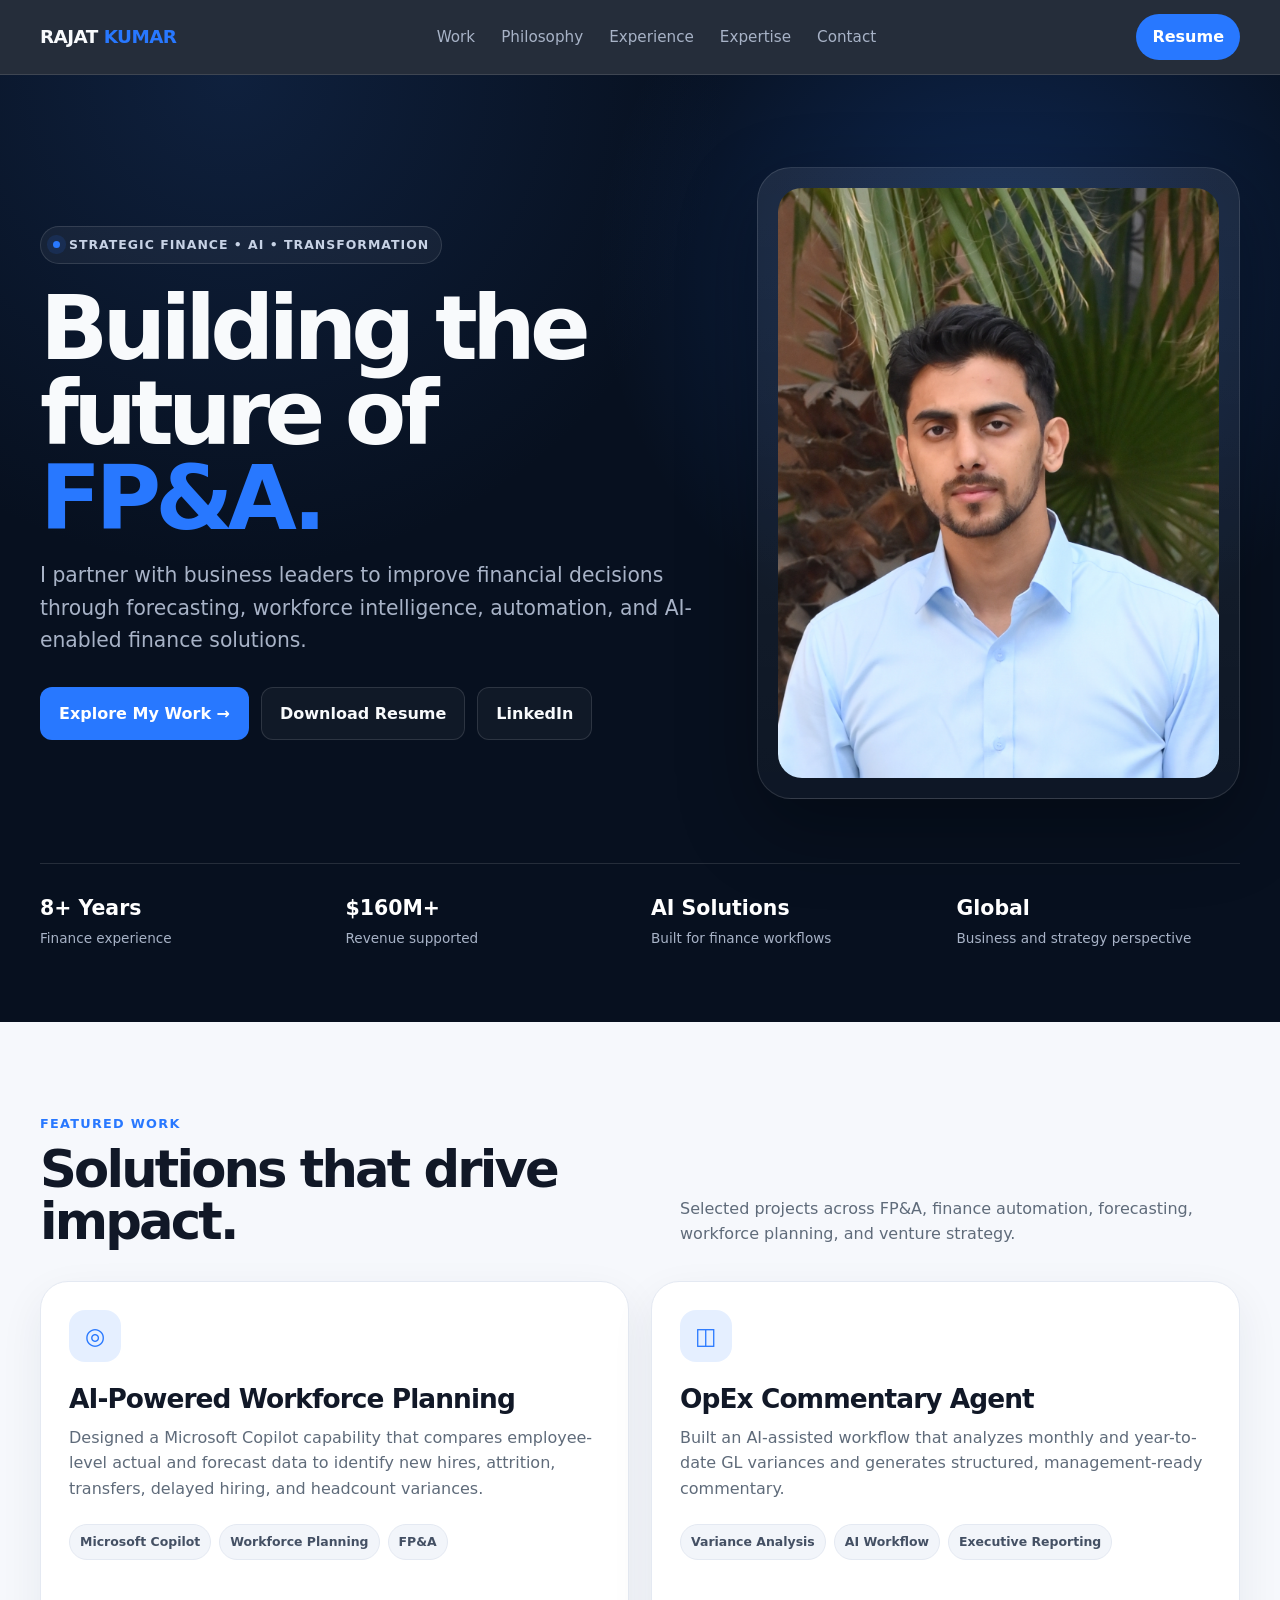
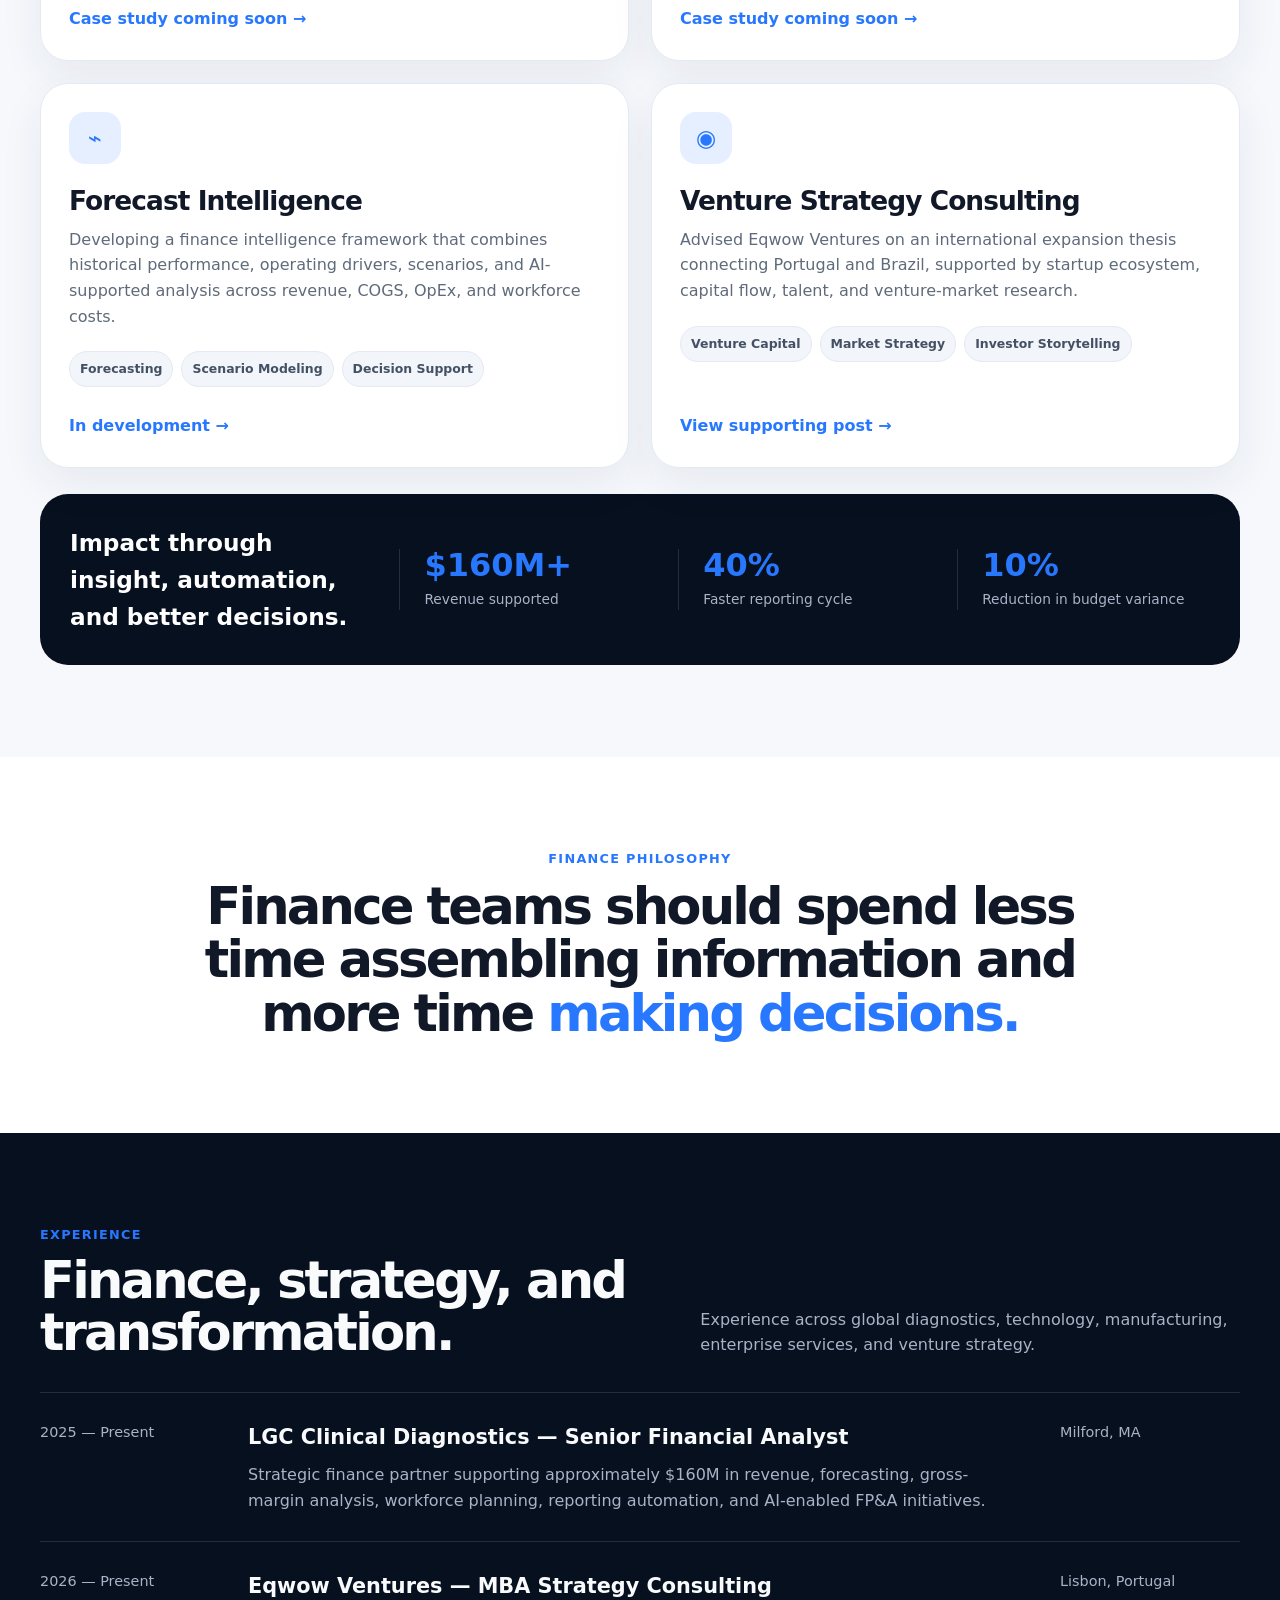
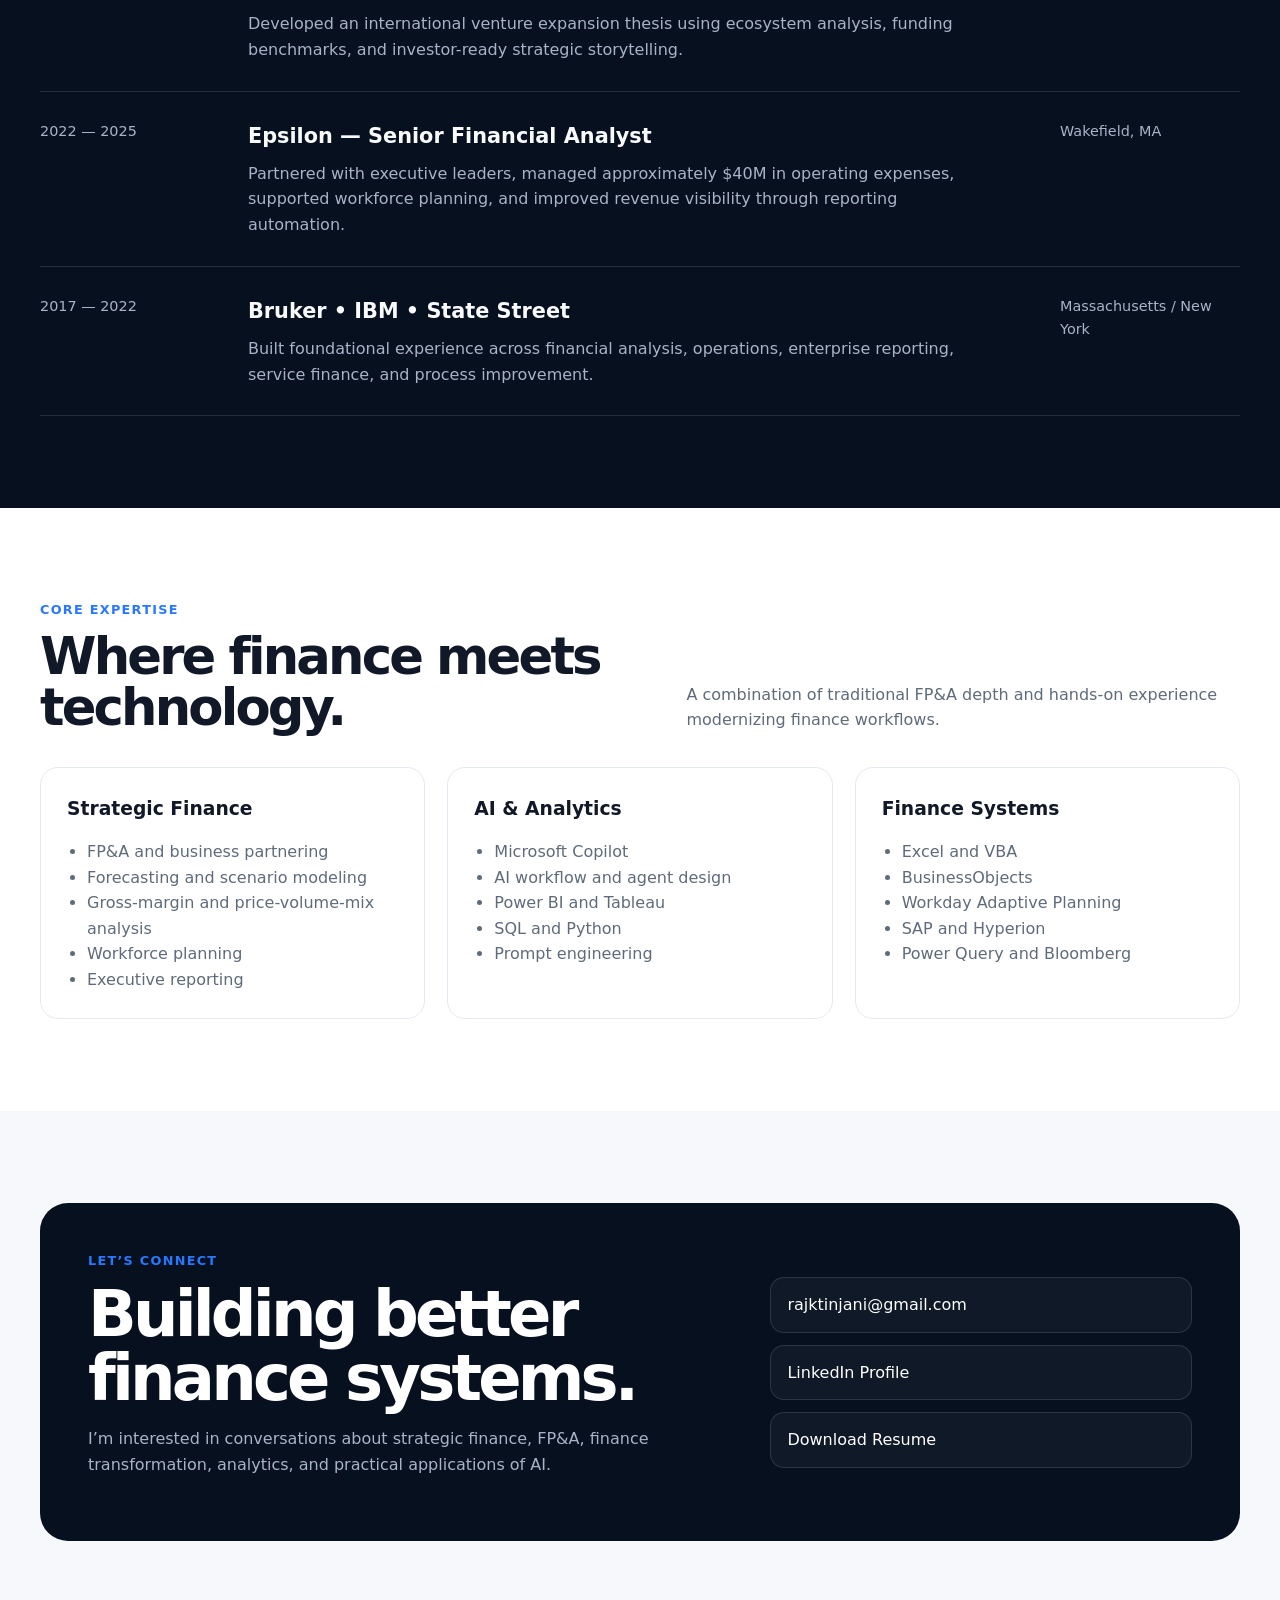
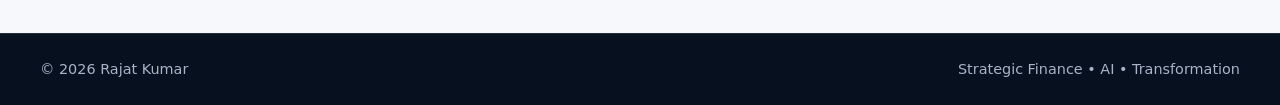
==== index.html @ e16920a3 "Update 08/05" ====
<!doctype html>
<html lang="en">
<head>
  <meta charset="UTF-8" />
  <meta name="viewport" content="width=device-width, initial-scale=1" />

  <meta
    name="description"
    content="Rajat Kumar — strategic finance, FP&A, AI-enabled finance transformation, and analytics."
  />

  <title>Rajat Kumar | Strategic Finance & AI</title>

  <style>
    :root {
      --bg: #07101f;
      --surface: #ffffff;
      --soft: #f6f8fc;

      --text: #111827;
      --light: #f8fafc;
      --muted: #5f6b7a;
      --muted-light: #a8b3c7;

      --line: #e4e9f2;
      --line-dark: rgba(255, 255, 255, 0.12);

      --accent: #2878ff;
      --accent-soft: rgba(40, 120, 255, 0.12);

      --shadow: 0 24px 70px rgba(6, 16, 31, 0.14);
      --radius: 28px;
      --max: 1200px;

      --sans: Inter, ui-sans-serif, system-ui, -apple-system,
        BlinkMacSystemFont, "Segoe UI", sans-serif;
    }

    * {
      box-sizing: border-box;
    }

    html {
      scroll-behavior: smooth;
    }

    body {
      margin: 0;
      font-family: var(--sans);
      color: var(--text);
      background: var(--surface);
      line-height: 1.6;
    }

    a {
      color: inherit;
      text-decoration: none;
    }

    img {
      display: block;
      max-width: 100%;
    }

    .container {
      width: min(calc(100% - 40px), var(--max));
      margin: 0 auto;
    }

    /* NAVIGATION */

    .nav-shell {
      position: sticky;
      top: 0;
      z-index: 100;
      background: rgba(7, 16, 31, 0.88);
      backdrop-filter: blur(18px);
      border-bottom: 1px solid var(--line-dark);
    }

    .nav {
      min-height: 74px;
      display: flex;
      align-items: center;
      justify-content: space-between;
      gap: 24px;
    }

    .brand {
      color: var(--light);
      font-size: 1.15rem;
      font-weight: 800;
      letter-spacing: -0.03em;
    }

    .brand span {
      color: var(--accent);
    }

    .nav-links {
      display: flex;
      align-items: center;
      gap: 26px;
      color: var(--muted-light);
      font-size: 0.95rem;
    }

    .nav-links a:hover {
      color: #ffffff;
    }

    .nav-cta {
      padding: 10px 16px;
      border-radius: 999px;
      color: #ffffff;
      background: var(--accent);
      font-weight: 700;
    }

    /* HERO */

    .hero {
      overflow: hidden;
      padding: 92px 0 72px;
      color: var(--light);
      background:
        radial-gradient(
          circle at 78% 20%,
          rgba(40, 120, 255, 0.23),
          transparent 32%
        ),
        radial-gradient(
          circle at 18% 0%,
          rgba(35, 75, 140, 0.28),
          transparent 35%
        ),
        var(--bg);
    }

    .hero-grid {
      display: grid;
      grid-template-columns: 1.15fr 0.85fr;
      gap: 64px;
      align-items: center;
    }

    .eyebrow {
      display: inline-flex;
      align-items: center;
      gap: 9px;
      padding: 8px 12px;
      border: 1px solid var(--line-dark);
      border-radius: 999px;
      color: #c7d2e5;
      background: rgba(255, 255, 255, 0.05);
      font-size: 0.78rem;
      font-weight: 700;
      letter-spacing: 0.08em;
      text-transform: uppercase;
    }

    .eyebrow-dot {
      width: 7px;
      height: 7px;
      border-radius: 50%;
      background: var(--accent);
      box-shadow: 0 0 0 6px rgba(40, 120, 255, 0.13);
    }

    h1 {
      max-width: 760px;
      margin: 22px 0 18px;
      font-size: clamp(3.25rem, 7vw, 6.3rem);
      line-height: 0.95;
      letter-spacing: -0.065em;
    }

    h1 span {
      color: var(--accent);
    }

    .hero-copy {
      max-width: 660px;
      margin: 0;
      color: var(--muted-light);
      font-size: clamp(1.05rem, 2vw, 1.27rem);
    }

    .hero-actions {
      display: flex;
      flex-wrap: wrap;
      gap: 12px;
      margin-top: 30px;
    }

    .button {
      display: inline-flex;
      align-items: center;
      justify-content: center;
      padding: 13px 18px;
      border: 1px solid transparent;
      border-radius: 12px;
      font-weight: 750;
      transition:
        transform 0.18s ease,
        background 0.18s ease,
        border-color 0.18s ease;
    }

    .button:hover {
      transform: translateY(-2px);
    }

    .button-primary {
      color: #ffffff;
      background: var(--accent);
    }

    .button-secondary {
      color: var(--light);
      background: rgba(255, 255, 255, 0.04);
      border-color: var(--line-dark);
    }

    .hero-card {
      min-height: 500px;
      padding: 20px;
      overflow: hidden;
      border: 1px solid var(--line-dark);
      border-radius: 34px;
      background: linear-gradient(
        180deg,
        rgba(255, 255, 255, 0.08),
        rgba(255, 255, 255, 0.03)
      );
      box-shadow: 0 28px 80px rgba(0, 0, 0, 0.33);
    }

    .portrait {
      height: 100%;
      min-height: 458px;
      overflow: hidden;
      display: flex;
      align-items: flex-end;
      justify-content: center;
      border-radius: 24px;
      background:
        linear-gradient(
          145deg,
          rgba(40, 120, 255, 0.23),
          rgba(255, 255, 255, 0.03)
        ),
        #101b30;
    }

    .portrait img {
      width: 100%;
      height: 100%;
      object-fit: cover;
    }

    .portrait-fallback {
      padding: 34px;
      color: #c7d2e5;
      text-align: center;
    }

    .metrics {
      display: grid;
      grid-template-columns: repeat(4, 1fr);
      gap: 22px;
      margin-top: 64px;
      padding-top: 28px;
      border-top: 1px solid var(--line-dark);
    }

    .metric strong {
      display: block;
      color: #ffffff;
      font-size: 1.28rem;
    }

    .metric span {
      display: block;
      margin-top: 3px;
      color: var(--muted-light);
      font-size: 0.85rem;
    }

    /* SHARED SECTIONS */

    section {
      padding: 92px 0;
    }

    .section-kicker {
      margin-bottom: 10px;
      color: var(--accent);
      font-size: 0.8rem;
      font-weight: 800;
      letter-spacing: 0.1em;
      text-transform: uppercase;
    }

    .section-heading {
      display: flex;
      align-items: flex-end;
      justify-content: space-between;
      gap: 30px;
      margin-bottom: 34px;
    }

    .section-heading h2 {
      margin: 0;
      font-size: clamp(2.2rem, 4vw, 3.7rem);
      line-height: 1;
      letter-spacing: -0.055em;
    }

    .section-heading p {
      max-width: 560px;
      margin: 0;
      color: var(--muted);
    }

    /* PROJECTS */

    .projects {
      background: var(--soft);
    }

    .project-grid {
      display: grid;
      grid-template-columns: repeat(2, minmax(0, 1fr));
      gap: 22px;
    }

    .project-card {
      min-height: 380px;
      padding: 28px;
      display: flex;
      flex-direction: column;
      justify-content: space-between;
      border: 1px solid var(--line);
      border-radius: var(--radius);
      background: #ffffff;
      box-shadow: 0 16px 44px rgba(25, 41, 71, 0.07);
      transition:
        transform 0.2s ease,
        box-shadow 0.2s ease;
    }

    .project-card:hover {
      transform: translateY(-6px);
      box-shadow: var(--shadow);
    }

    .project-icon {
      width: 52px;
      height: 52px;
      display: grid;
      place-items: center;
      margin-bottom: 22px;
      border-radius: 16px;
      color: var(--accent);
      background: var(--accent-soft);
      font-size: 1.45rem;
    }

    .project-card h3 {
      margin: 0 0 12px;
      font-size: 1.65rem;
      line-height: 1.1;
      letter-spacing: -0.035em;
    }

    .project-card p {
      margin: 0;
      color: var(--muted);
    }

    .project-meta {
      display: flex;
      flex-wrap: wrap;
      gap: 8px;
      margin-top: 22px;
    }

    .tag {
      padding: 7px 10px;
      border: 1px solid var(--line);
      border-radius: 999px;
      color: #445064;
      background: #f2f5fa;
      font-size: 0.78rem;
      font-weight: 650;
    }

    .project-link {
      margin-top: 26px;
      color: var(--accent);
      font-weight: 800;
    }

    .impact-band {
      display: grid;
      grid-template-columns: 1.2fr repeat(3, 1fr);
      gap: 26px;
      align-items: center;
      margin-top: 26px;
      padding: 30px;
      border-radius: var(--radius);
      color: #ffffff;
      background: var(--bg);
    }

    .impact-band h3 {
      margin: 0;
      font-size: 1.45rem;
    }

    .impact-number {
      padding-left: 24px;
      border-left: 1px solid var(--line-dark);
    }

    .impact-number strong {
      display: block;
      color: var(--accent);
      font-size: 2rem;
      line-height: 1;
    }

    .impact-number span {
      display: block;
      margin-top: 7px;
      color: var(--muted-light);
      font-size: 0.86rem;
    }

    /* PHILOSOPHY */

    .philosophy {
      text-align: center;
    }

    .philosophy blockquote {
      max-width: 940px;
      margin: 0 auto;
      font-size: clamp(2.15rem, 4vw, 4.4rem);
      font-weight: 800;
      line-height: 1.05;
      letter-spacing: -0.055em;
    }

    .philosophy blockquote span {
      color: var(--accent);
    }

    /* EXPERIENCE */

    .experience {
      color: var(--light);
      background: var(--bg);
    }

    .experience .section-heading p {
      color: var(--muted-light);
    }

    .timeline {
      border-top: 1px solid var(--line-dark);
    }

    .timeline-item {
      display: grid;
      grid-template-columns: 180px 1fr 180px;
      gap: 28px;
      padding: 28px 0;
      border-bottom: 1px solid var(--line-dark);
    }

    .timeline-item .date,
    .timeline-item .location {
      color: var(--muted-light);
      font-size: 0.9rem;
    }

    .timeline-item h3 {
      margin: 0;
      font-size: 1.3rem;
    }

    .timeline-item p {
      max-width: 740px;
      margin: 8px 0 0;
      color: var(--muted-light);
    }

    /* EXPERTISE */

    .expertise-grid {
      display: grid;
      grid-template-columns: repeat(3, 1fr);
      gap: 22px;
    }

    .expertise-card {
      padding: 26px;
      border: 1px solid var(--line);
      border-radius: 18px;
      background: #ffffff;
    }

    .expertise-card h3 {
      margin: 0 0 15px;
    }

    .expertise-card ul {
      margin: 0;
      padding-left: 20px;
      color: var(--muted);
    }

    /* CONTACT */

    .contact {
      background: var(--soft);
    }

    .contact-card {
      display: grid;
      grid-template-columns: 1.2fr 0.8fr;
      gap: 50px;
      align-items: center;
      padding: 48px;
      border-radius: var(--radius);
      color: #ffffff;
      background: var(--bg);
    }

    .contact-card h2 {
      margin: 0;
      font-size: clamp(2.4rem, 5vw, 4.8rem);
      line-height: 1;
      letter-spacing: -0.06em;
    }

    .contact-card p {
      max-width: 620px;
      color: var(--muted-light);
    }

    .contact-links {
      display: grid;
      gap: 12px;
    }

    .contact-link {
      padding: 14px 16px;
      border: 1px solid var(--line-dark);
      border-radius: 14px;
      background: rgba(255, 255, 255, 0.04);
    }

    /* FOOTER */

    footer {
      padding: 24px 0;
      color: var(--muted-light);
      background: var(--bg);
      border-top: 1px solid var(--line-dark);
      font-size: 0.9rem;
    }

    .footer-row {
      display: flex;
      justify-content: space-between;
      gap: 20px;
      flex-wrap: wrap;
    }

    /* RESPONSIVE */

    @media (max-width: 900px) {
      .nav-links {
        display: none;
      }

      .hero-grid,
      .contact-card {
        grid-template-columns: 1fr;
      }

      .metrics {
        grid-template-columns: repeat(2, 1fr);
      }

      .project-grid,
      .expertise-grid {
        grid-template-columns: 1fr;
      }

      .impact-band {
        grid-template-columns: 1fr 1fr;
      }

      .timeline-item {
        grid-template-columns: 1fr;
        gap: 8px;
      }

      .timeline-item .location {
        display: none;
      }

      .section-heading {
        align-items: flex-start;
        flex-direction: column;
      }
    }

    @media (max-width: 560px) {
      .container {
        width: min(calc(100% - 28px), var(--max));
      }

      .hero {
        padding-top: 68px;
      }

      .metrics,
      .impact-band {
        grid-template-columns: 1fr;
      }

      .impact-number {
        padding-top: 18px;
        padding-left: 0;
        border-top: 1px solid var(--line-dark);
        border-left: 0;
      }

      .contact-card {
        padding: 30px;
      }
    }
  </style>
</head>

<body>
  <!-- NAVIGATION -->

  <header class="nav-shell">
    <div class="container nav">
      <a class="brand" href="#top">
        RAJAT <span>KUMAR</span>
      </a>

      <nav class="nav-links" aria-label="Primary navigation">
        <a href="#work">Work</a>
        <a href="#philosophy">Philosophy</a>
        <a href="#experience">Experience</a>
        <a href="#expertise">Expertise</a>
        <a href="#contact">Contact</a>
      </nav>

      <a
        class="nav-cta"
        href="resume.pdf"
        target="_blank"
        rel="noopener"
      >
        Resume
      </a>
    </div>
  </header>

  <main id="top">
    <!-- HERO -->

    <section class="hero">
      <div class="container">
        <div class="hero-grid">
          <div>
            <span class="eyebrow">
              <span class="eyebrow-dot"></span>
              Strategic Finance • AI • Transformation
            </span>

            <h1>
              Building the future of
              <span>FP&amp;A.</span>
            </h1>

            <p class="hero-copy">
              I partner with business leaders to improve financial decisions
              through forecasting, workforce intelligence, automation, and
              AI-enabled finance solutions.
            </p>

            <div class="hero-actions">
              <a class="button button-primary" href="#work">
                Explore My Work →
              </a>

              <a
                class="button button-secondary"
                href="resume.pdf"
                target="_blank"
                rel="noopener"
              >
                Download Resume
              </a>

              <a
                class="button button-secondary"
                href="https://www.linkedin.com/in/rajat-kumar-tinjani/"
                target="_blank"
                rel="noopener"
              >
                LinkedIn
              </a>
            </div>
          </div>

          <div class="hero-card">
            <div class="portrait">
              <img
                src="headshot.jpg"
                alt="Rajat Kumar"
                onerror="
                  this.style.display='none';
                  document.getElementById('portraitFallback').style.display='block';
                "
              />

              <div
                id="portraitFallback"
                class="portrait-fallback"
                style="display: none;"
              >
                Add a professional photo named
                <strong>headshot.jpg</strong>
                to the same folder as your index.html file.
              </div>
            </div>
          </div>
        </div>

        <div class="metrics">
          <div class="metric">
            <strong>8+ Years</strong>
            <span>Finance experience</span>
          </div>

          <div class="metric">
            <strong>$160M+</strong>
            <span>Revenue supported</span>
          </div>

          <div class="metric">
            <strong>AI Solutions</strong>
            <span>Built for finance workflows</span>
          </div>

          <div class="metric">
            <strong>Global</strong>
            <span>Business and strategy perspective</span>
          </div>
        </div>
      </div>
    </section>

    <!-- FEATURED WORK -->

    <section id="work" class="projects">
      <div class="container">
        <div class="section-kicker">
          Featured Work
        </div>

        <div class="section-heading">
          <h2>Solutions that drive impact.</h2>

          <p>
            Selected projects across FP&amp;A, finance automation,
            forecasting, workforce planning, and venture strategy.
          </p>
        </div>

        <div class="project-grid">
          <article class="project-card">
            <div>
              <div class="project-icon">◎</div>

              <h3>AI-Powered Workforce Planning</h3>

              <p>
                Designed a Microsoft Copilot capability that compares
                employee-level actual and forecast data to identify new hires,
                attrition, transfers, delayed hiring, and headcount variances.
              </p>

              <div class="project-meta">
                <span class="tag">Microsoft Copilot</span>
                <span class="tag">Workforce Planning</span>
                <span class="tag">FP&amp;A</span>
              </div>
            </div>

            <a class="project-link" href="#contact">
              Case study coming soon →
            </a>
          </article>

          <article class="project-card">
            <div>
              <div class="project-icon">◫</div>

              <h3>OpEx Commentary Agent</h3>

              <p>
                Built an AI-assisted workflow that analyzes monthly and
                year-to-date GL variances and generates structured,
                management-ready commentary.
              </p>

              <div class="project-meta">
                <span class="tag">Variance Analysis</span>
                <span class="tag">AI Workflow</span>
                <span class="tag">Executive Reporting</span>
              </div>
            </div>

            <a class="project-link" href="#contact">
              Case study coming soon →
            </a>
          </article>

          <article class="project-card">
            <div>
              <div class="project-icon">⌁</div>

              <h3>Forecast Intelligence</h3>

              <p>
                Developing a finance intelligence framework that combines
                historical performance, operating drivers, scenarios, and
                AI-supported analysis across revenue, COGS, OpEx, and
                workforce costs.
              </p>

              <div class="project-meta">
                <span class="tag">Forecasting</span>
                <span class="tag">Scenario Modeling</span>
                <span class="tag">Decision Support</span>
              </div>
            </div>

            <a class="project-link" href="#contact">
              In development →
            </a>
          </article>

          <article class="project-card">
            <div>
              <div class="project-icon">◉</div>

              <h3>Venture Strategy Consulting</h3>

              <p>
                Advised Eqwow Ventures on an international expansion thesis
                connecting Portugal and Brazil, supported by startup ecosystem,
                capital flow, talent, and venture-market research.
              </p>

              <div class="project-meta">
                <span class="tag">Venture Capital</span>
                <span class="tag">Market Strategy</span>
                <span class="tag">Investor Storytelling</span>
              </div>
            </div>

            <a
              class="project-link"
              href="https://www.linkedin.com/posts/monicablatyta_entrepreneurshipeducation-eqwowventures-activity-7418010623671705600-Lhon"
              target="_blank"
              rel="noopener"
            >
              View supporting post →
            </a>
          </article>
        </div>

        <div class="impact-band">
          <h3>
            Impact through insight, automation, and better decisions.
          </h3>

          <div class="impact-number">
            <strong>$160M+</strong>
            <span>Revenue supported</span>
          </div>

          <div class="impact-number">
            <strong>40%</strong>
            <span>Faster reporting cycle</span>
          </div>

          <div class="impact-number">
            <strong>10%</strong>
            <span>Reduction in budget variance</span>
          </div>
        </div>
      </div>
    </section>

    <!-- PHILOSOPHY -->

    <section id="philosophy" class="philosophy">
      <div class="container">
        <div class="section-kicker">
          Finance Philosophy
        </div>

        <blockquote>
          Finance teams should spend less time assembling information and more
          time <span>making decisions.</span>
        </blockquote>
      </div>
    </section>

    <!-- EXPERIENCE -->

    <section id="experience" class="experience">
      <div class="container">
        <div class="section-kicker">
          Experience
        </div>

        <div class="section-heading">
          <h2>Finance, strategy, and transformation.</h2>

          <p>
            Experience across global diagnostics, technology, manufacturing,
            enterprise services, and venture strategy.
          </p>
        </div>

        <div class="timeline">
          <article class="timeline-item">
            <div class="date">
              2025 — Present
            </div>

            <div>
              <h3>
                LGC Clinical Diagnostics — Senior Financial Analyst
              </h3>

              <p>
                Strategic finance partner supporting approximately $160M in
                revenue, forecasting, gross-margin analysis, workforce
                planning, reporting automation, and AI-enabled FP&amp;A
                initiatives.
              </p>
            </div>

            <div class="location">
              Milford, MA
            </div>
          </article>

          <article class="timeline-item">
            <div class="date">
              2026 — Present
            </div>

            <div>
              <h3>
                Eqwow Ventures — MBA Strategy Consulting
              </h3>

              <p>
                Developed an international venture expansion thesis using
                ecosystem analysis, funding benchmarks, and investor-ready
                strategic storytelling.
              </p>
            </div>

            <div class="location">
              Lisbon, Portugal
            </div>
          </article>

          <article class="timeline-item">
            <div class="date">
              2022 — 2025
            </div>

            <div>
              <h3>
                Epsilon — Senior Financial Analyst
              </h3>

              <p>
                Partnered with executive leaders, managed approximately $40M
                in operating expenses, supported workforce planning, and
                improved revenue visibility through reporting automation.
              </p>
            </div>

            <div class="location">
              Wakefield, MA
            </div>
          </article>

          <article class="timeline-item">
            <div class="date">
              2017 — 2022
            </div>

            <div>
              <h3>
                Bruker • IBM • State Street
              </h3>

              <p>
                Built foundational experience across financial analysis,
                operations, enterprise reporting, service finance, and
                process improvement.
              </p>
            </div>

            <div class="location">
              Massachusetts / New York
            </div>
          </article>
        </div>
      </div>
    </section>

    <!-- EXPERTISE -->

    <section id="expertise">
      <div class="container">
        <div class="section-kicker">
          Core Expertise
        </div>

        <div class="section-heading">
          <h2>Where finance meets technology.</h2>

          <p>
            A combination of traditional FP&amp;A depth and hands-on
            experience modernizing finance workflows.
          </p>
        </div>

        <div class="expertise-grid">
          <article class="expertise-card">
            <h3>Strategic Finance</h3>

            <ul>
              <li>FP&amp;A and business partnering</li>
              <li>Forecasting and scenario modeling</li>
              <li>Gross-margin and price-volume-mix analysis</li>
              <li>Workforce planning</li>
              <li>Executive reporting</li>
            </ul>
          </article>

          <article class="expertise-card">
            <h3>AI &amp; Analytics</h3>

            <ul>
              <li>Microsoft Copilot</li>
              <li>AI workflow and agent design</li>
              <li>Power BI and Tableau</li>
              <li>SQL and Python</li>
              <li>Prompt engineering</li>
            </ul>
          </article>

          <article class="expertise-card">
            <h3>Finance Systems</h3>

            <ul>
              <li>Excel and VBA</li>
              <li>BusinessObjects</li>
              <li>Workday Adaptive Planning</li>
              <li>SAP and Hyperion</li>
              <li>Power Query and Bloomberg</li>
            </ul>
          </article>
        </div>
      </div>
    </section>

    <!-- CONTACT -->

    <section id="contact" class="contact">
      <div class="container">
        <div class="contact-card">
          <div>
            <div class="section-kicker">
              Let’s Connect
            </div>

            <h2>
              Building better finance systems.
            </h2>

            <p>
              I’m interested in conversations about strategic finance,
              FP&amp;A, finance transformation, analytics, and practical
              applications of AI.
            </p>
          </div>

          <div class="contact-links">
            <a
              class="contact-link"
              href="mailto:rajktinjani@gmail.com"
            >
              rajktinjani@gmail.com
            </a>

            <a
              class="contact-link"
              href="https://www.linkedin.com/in/rajat-kumar-tinjani/"
              target="_blank"
              rel="noopener"
            >
              LinkedIn Profile
            </a>

            <a
              class="contact-link"
              href="resume.pdf"
              target="_blank"
              rel="noopener"
            >
              Download Resume
            </a>
          </div>
        </div>
      </div>
    </section>
  </main>

  <footer>
    <div class="container footer-row">
      <span>
        © <span id="year"></span> Rajat Kumar
      </span>

      <span>
        Strategic Finance • AI • Transformation
      </span>
    </div>
  </footer>

  <script>
    document.getElementById("year").textContent =
      new Date().getFullYear();
  </script>
</body>
</html>
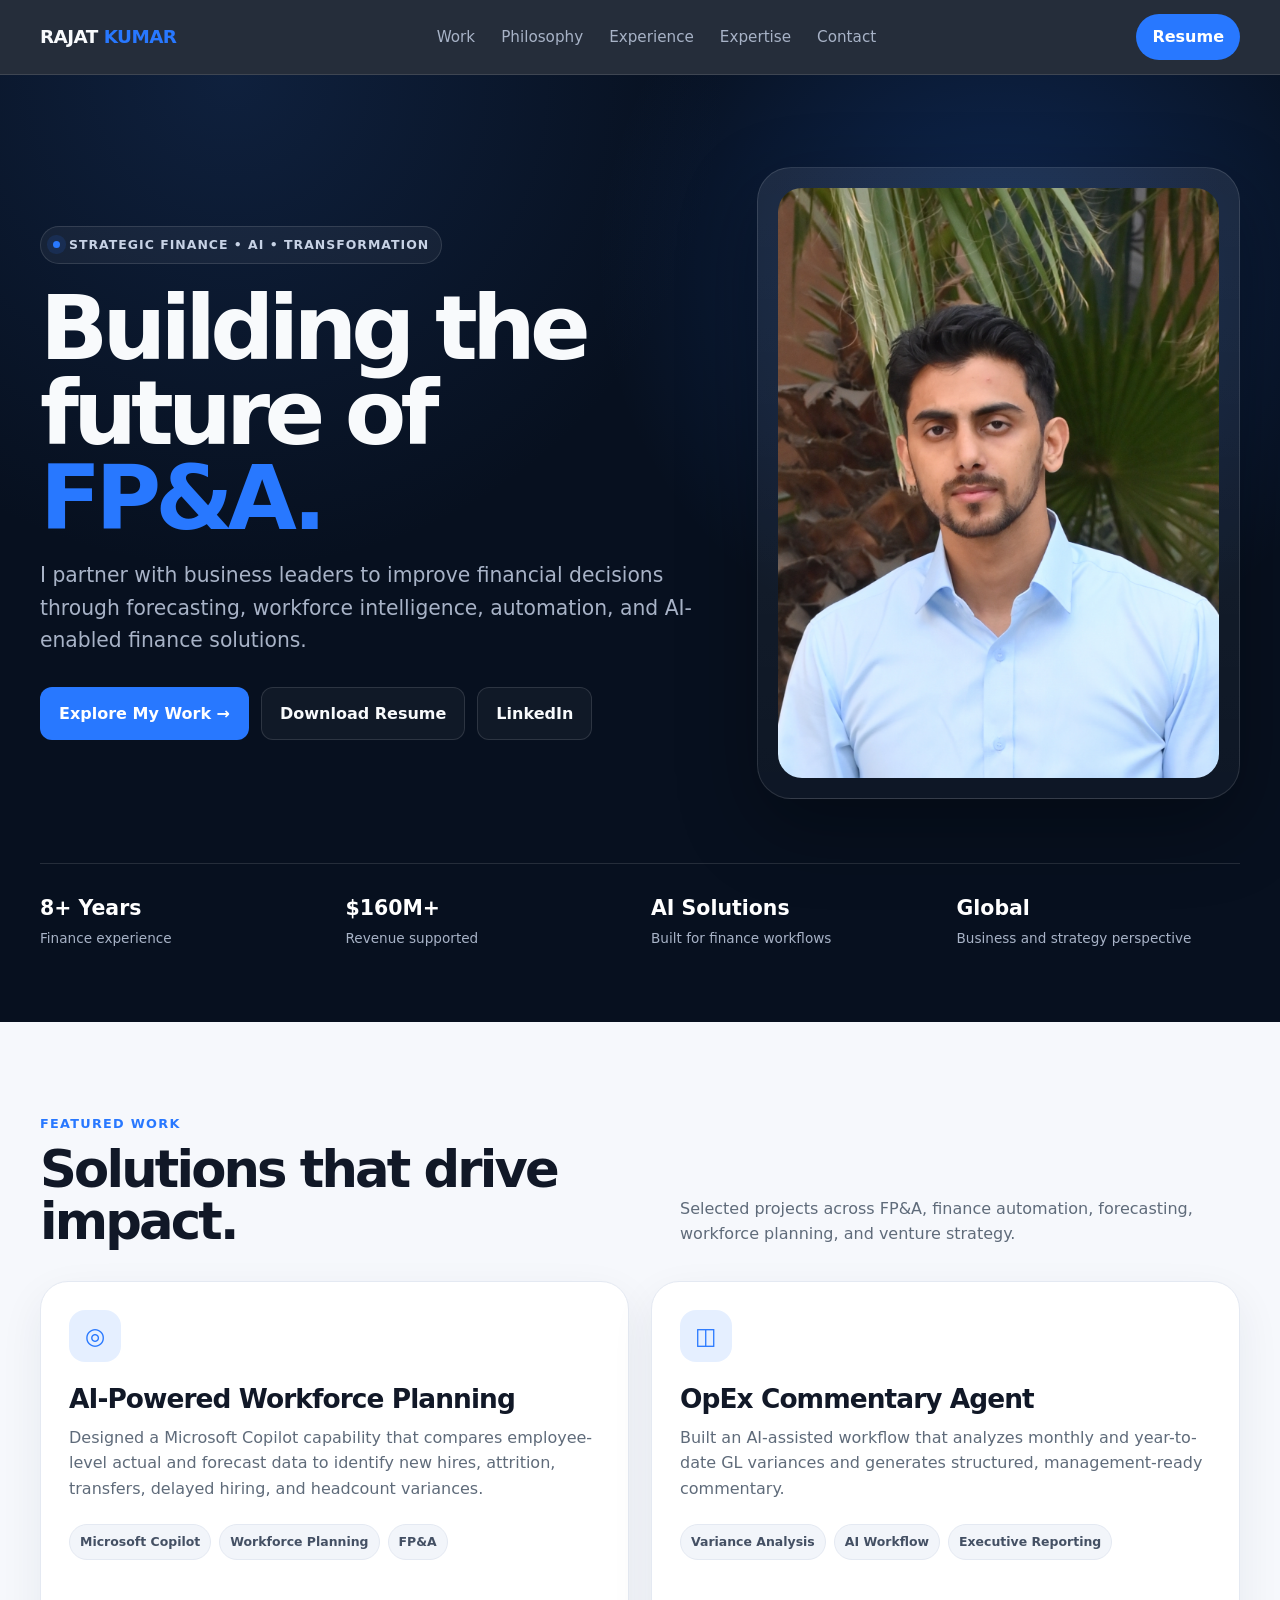
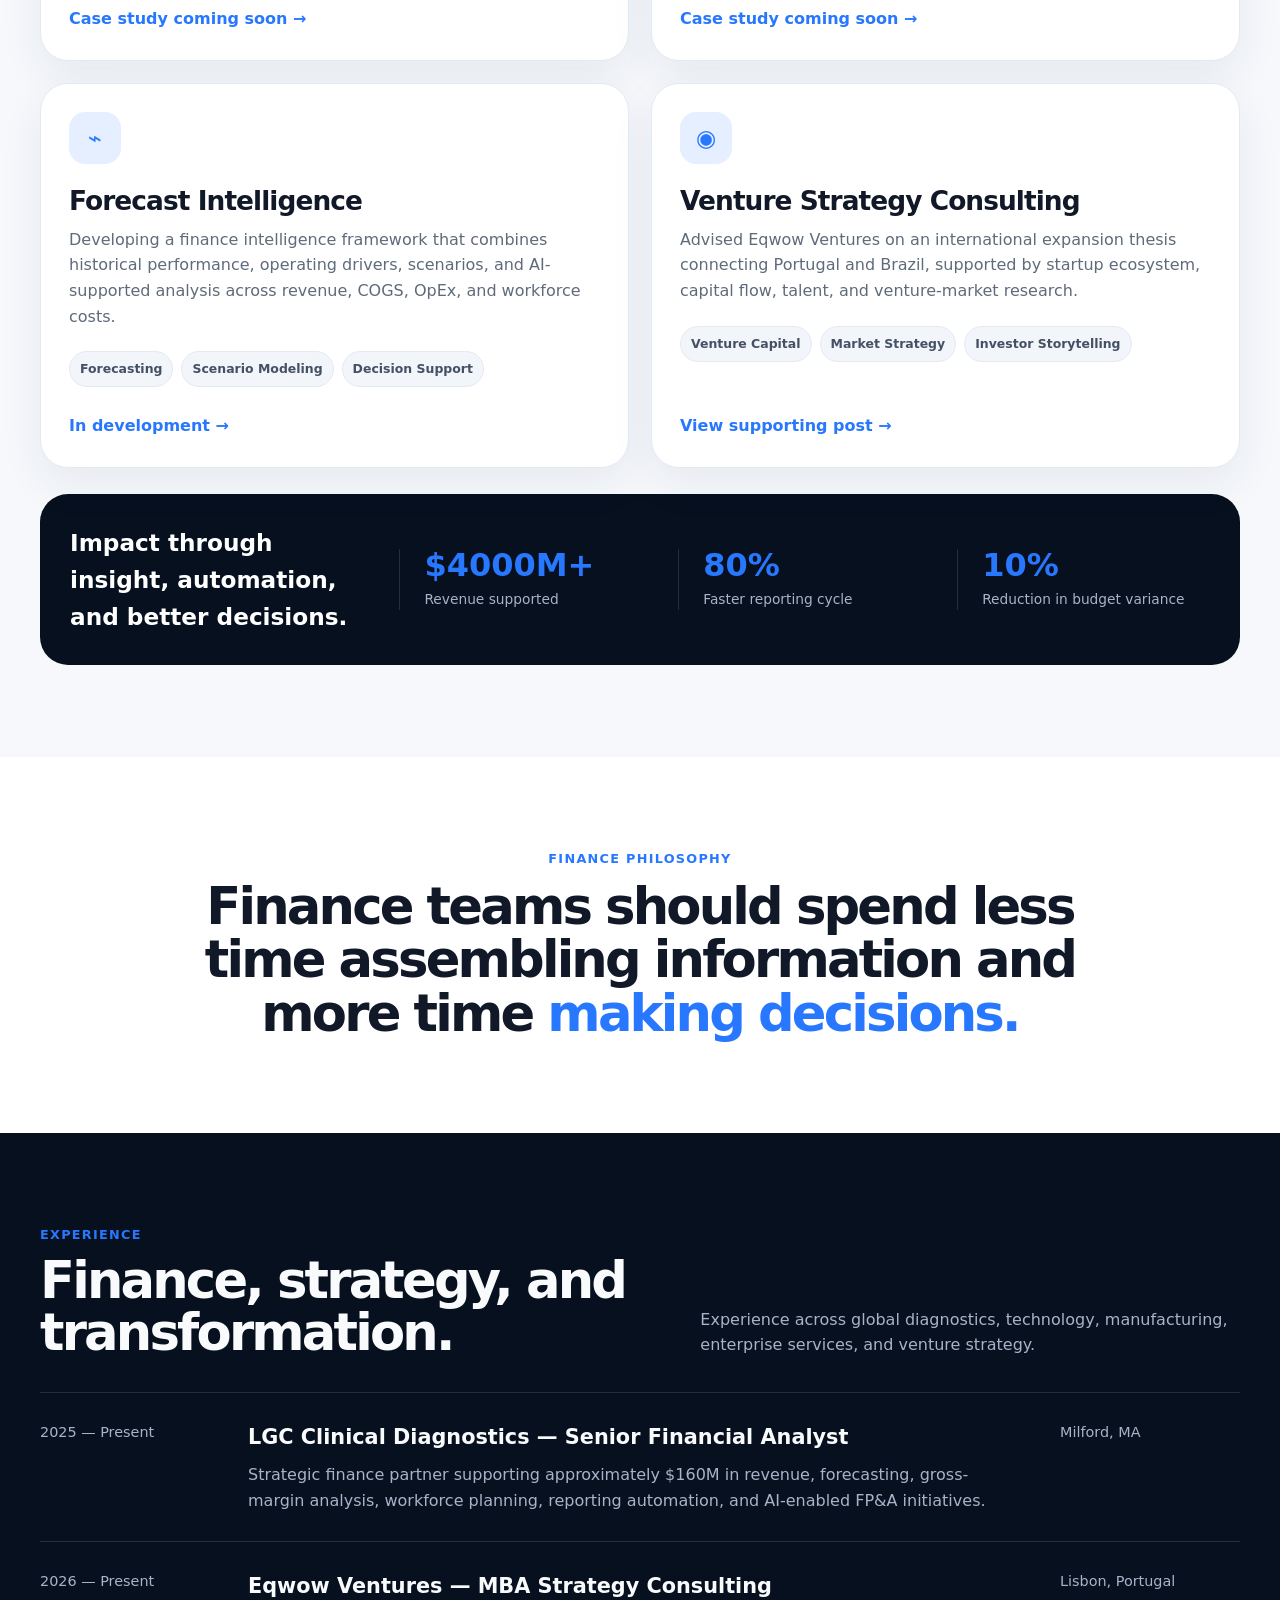
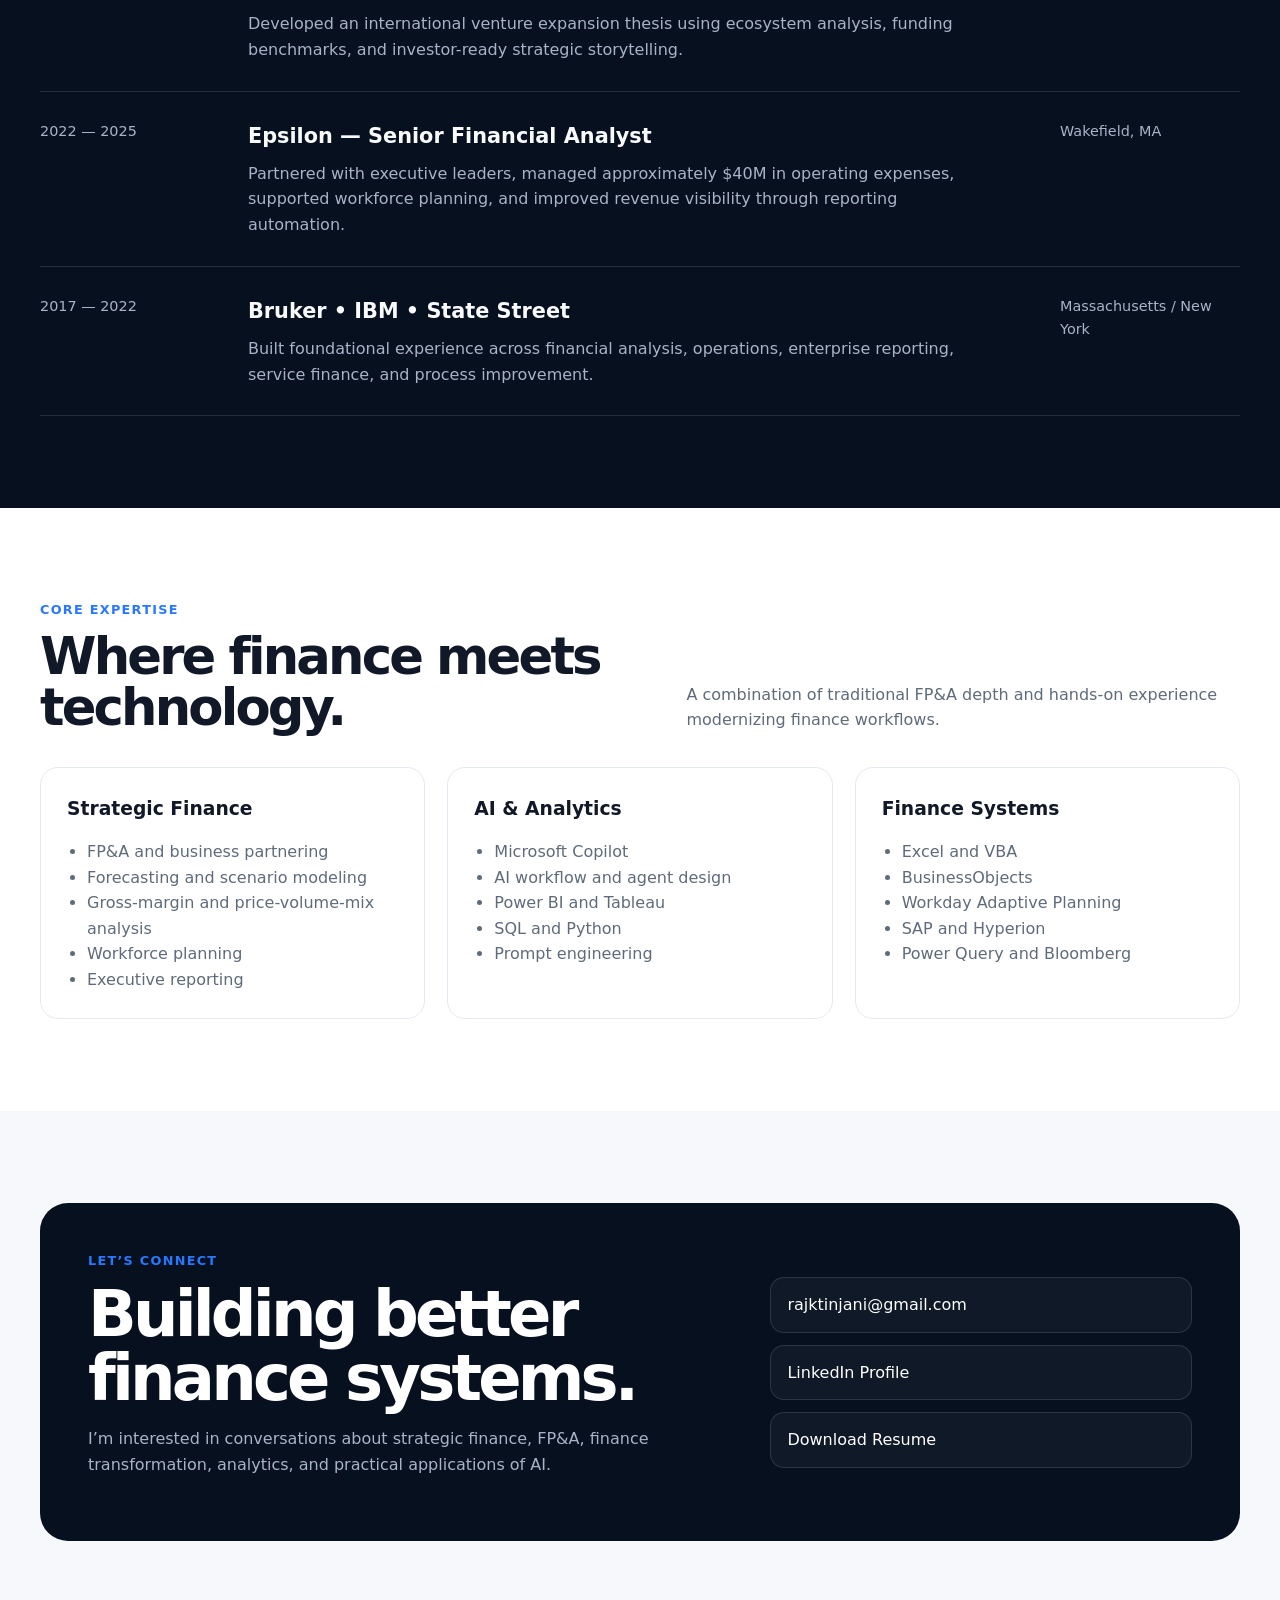
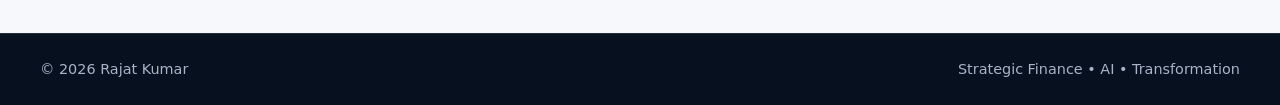
==== commit 4a32c086: "Update index.html" ====
--- a/index.html
+++ b/index.html
@@ -899,12 +899,12 @@
           </h3>
 
           <div class="impact-number">
-            <strong>$160M+</strong>
+            <strong>$4000M+</strong>
             <span>Revenue supported</span>
           </div>
 
           <div class="impact-number">
-            <strong>40%</strong>
+            <strong>80%</strong>
             <span>Faster reporting cycle</span>
           </div>
 
@@ -1161,7 +1161,7 @@
       </span>
     </div>
   </footer>
-
+  
   <script>
     document.getElementById("year").textContent =
       new Date().getFullYear();
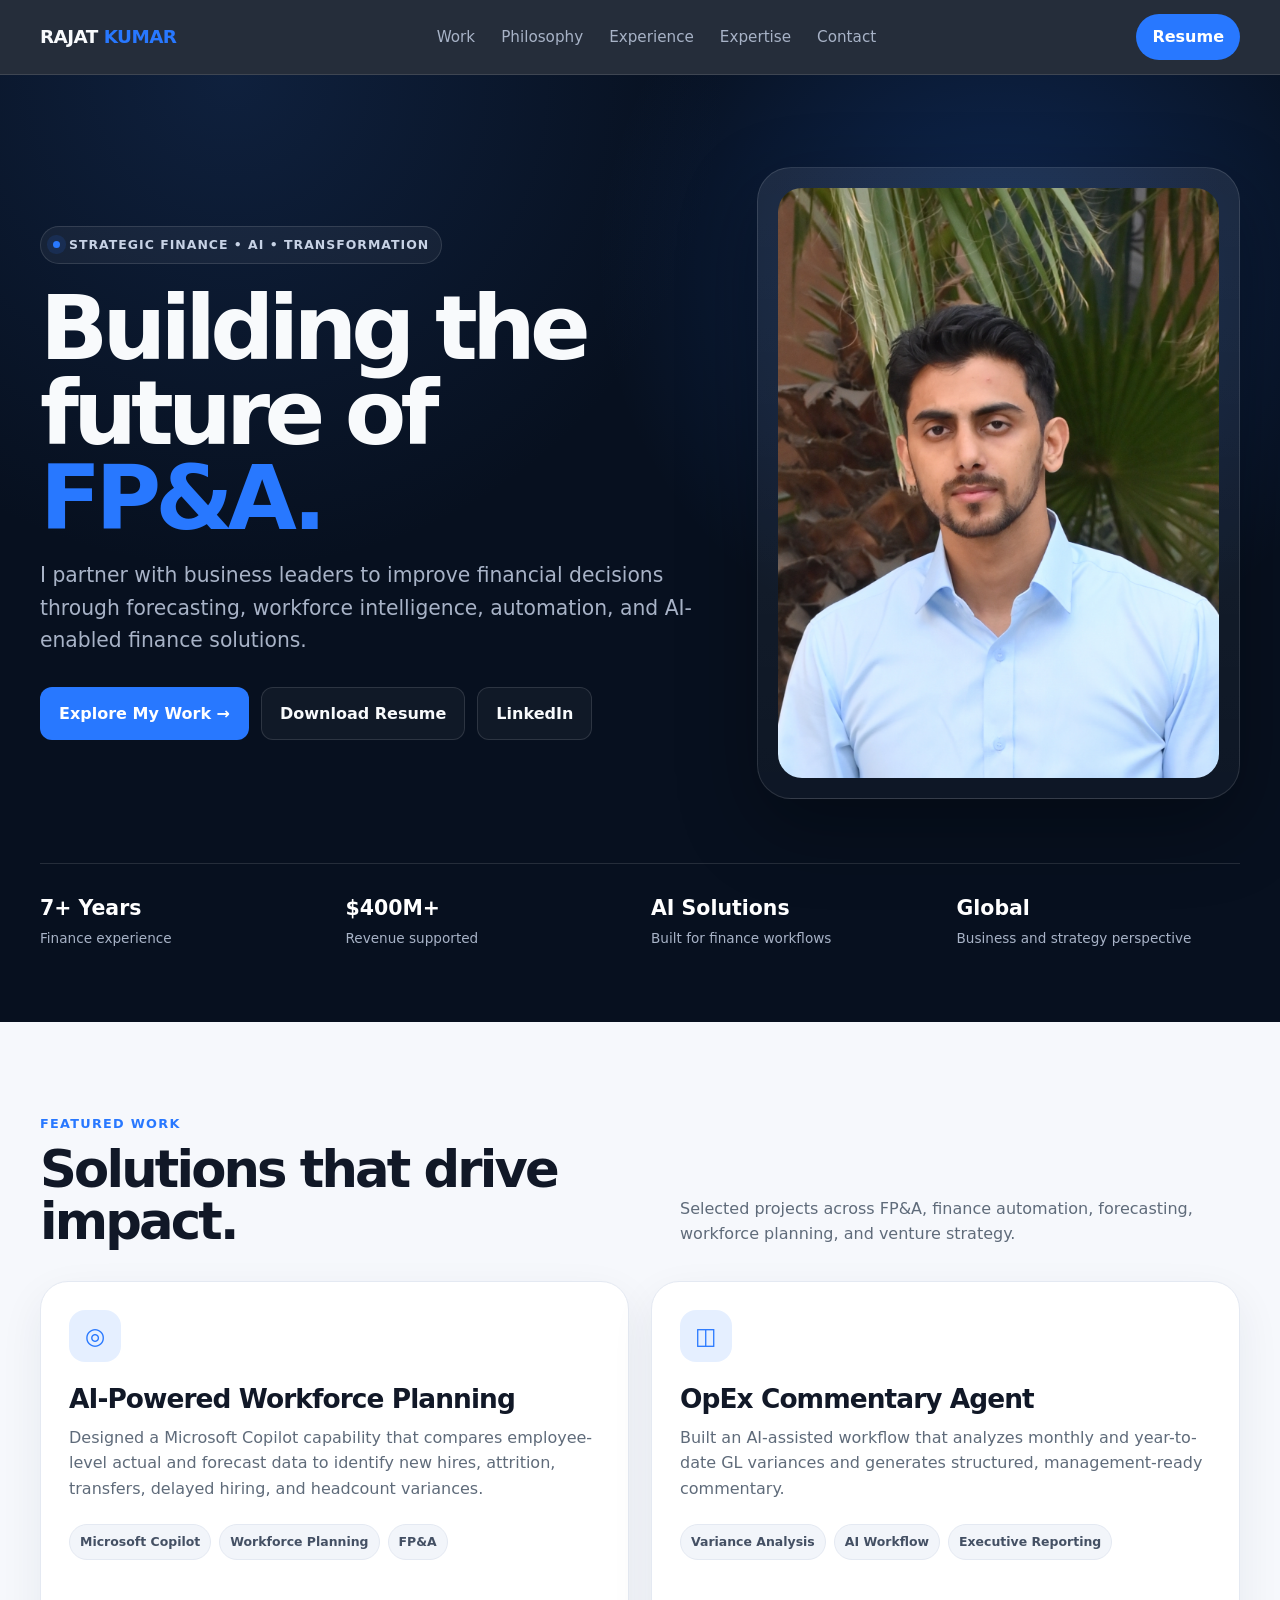
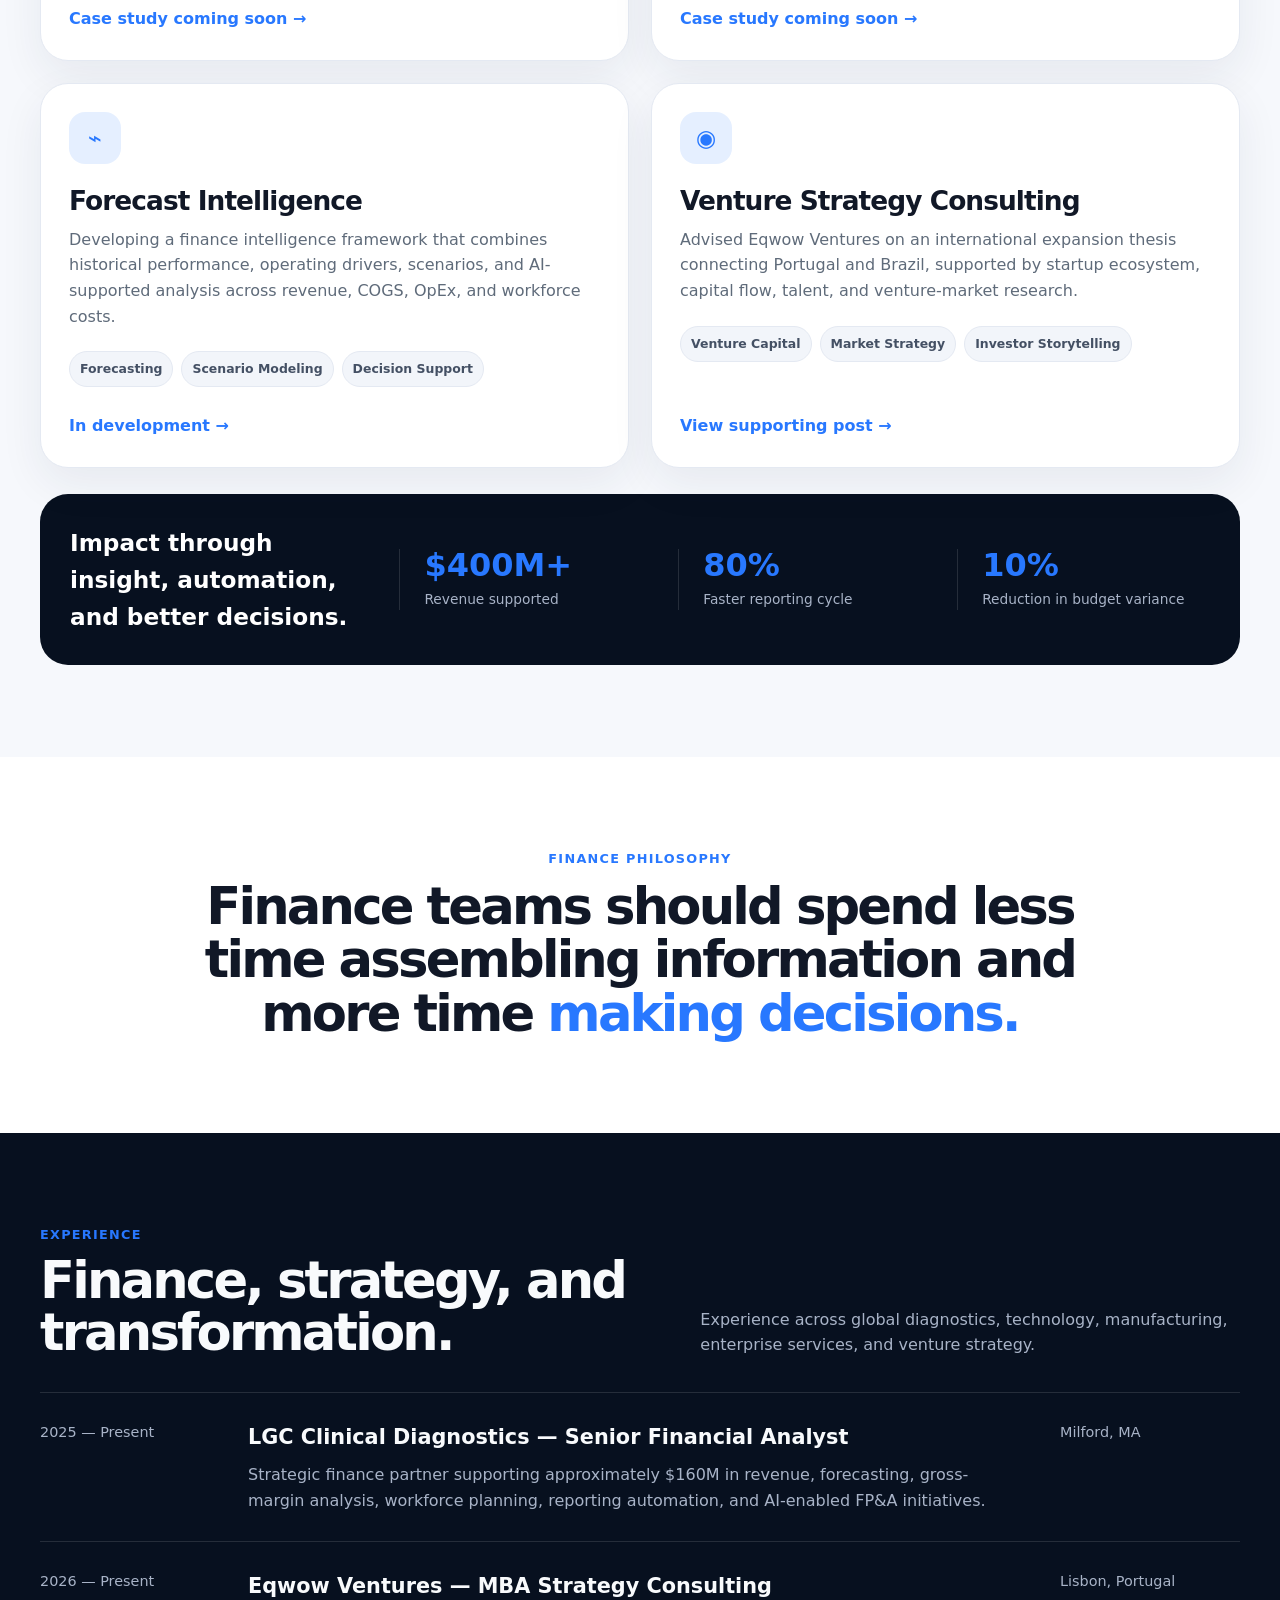
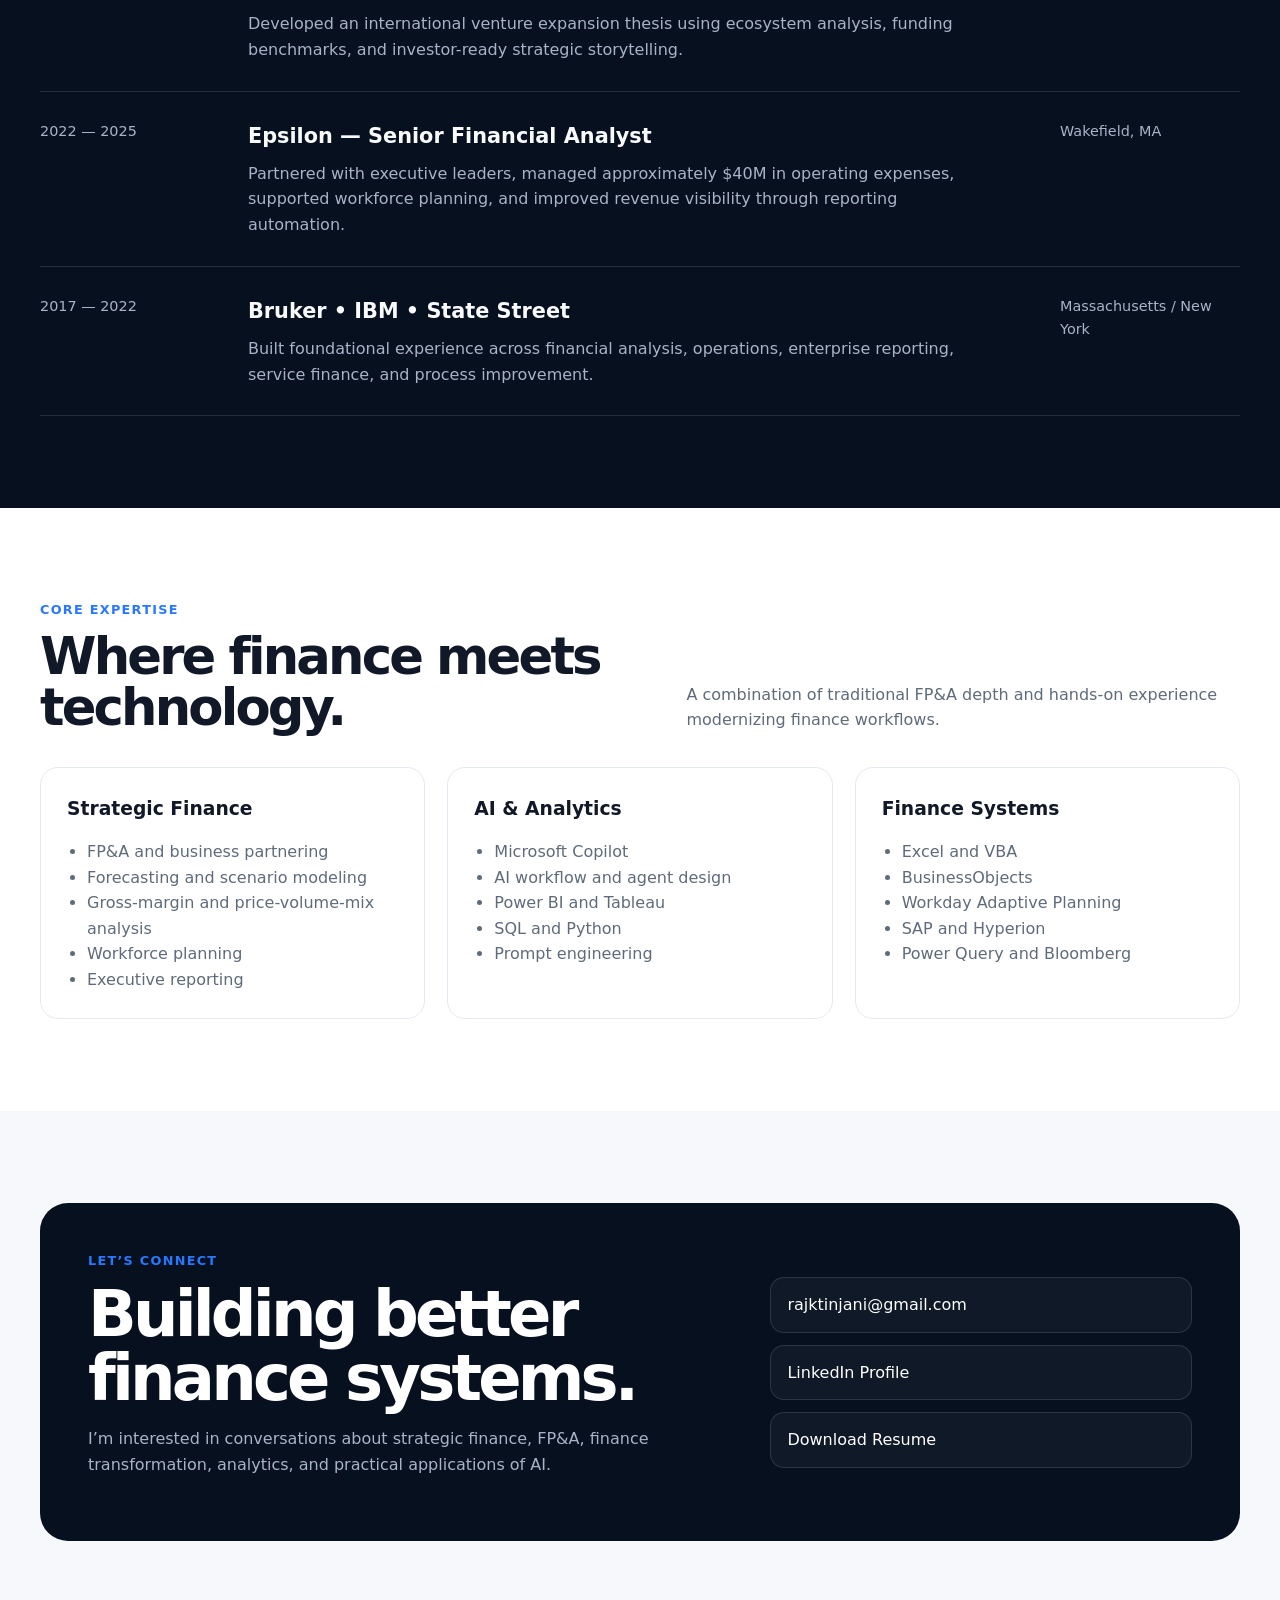
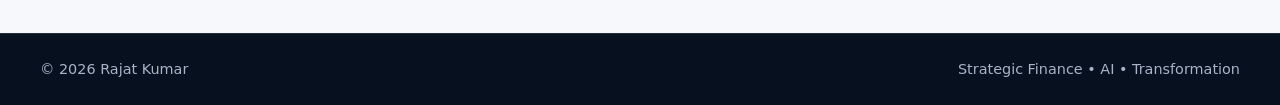
==== commit 84352d1c: "Update finance experience and revenue figures" ====
--- a/index.html
+++ b/index.html
@@ -750,12 +750,12 @@
 
         <div class="metrics">
           <div class="metric">
-            <strong>8+ Years</strong>
+            <strong>7+ Years</strong>
             <span>Finance experience</span>
           </div>
 
           <div class="metric">
-            <strong>$160M+</strong>
+            <strong>$400M+</strong>
             <span>Revenue supported</span>
           </div>
 
@@ -899,7 +899,7 @@
           </h3>
 
           <div class="impact-number">
-            <strong>$4000M+</strong>
+            <strong>$400M+</strong>
             <span>Revenue supported</span>
           </div>
 
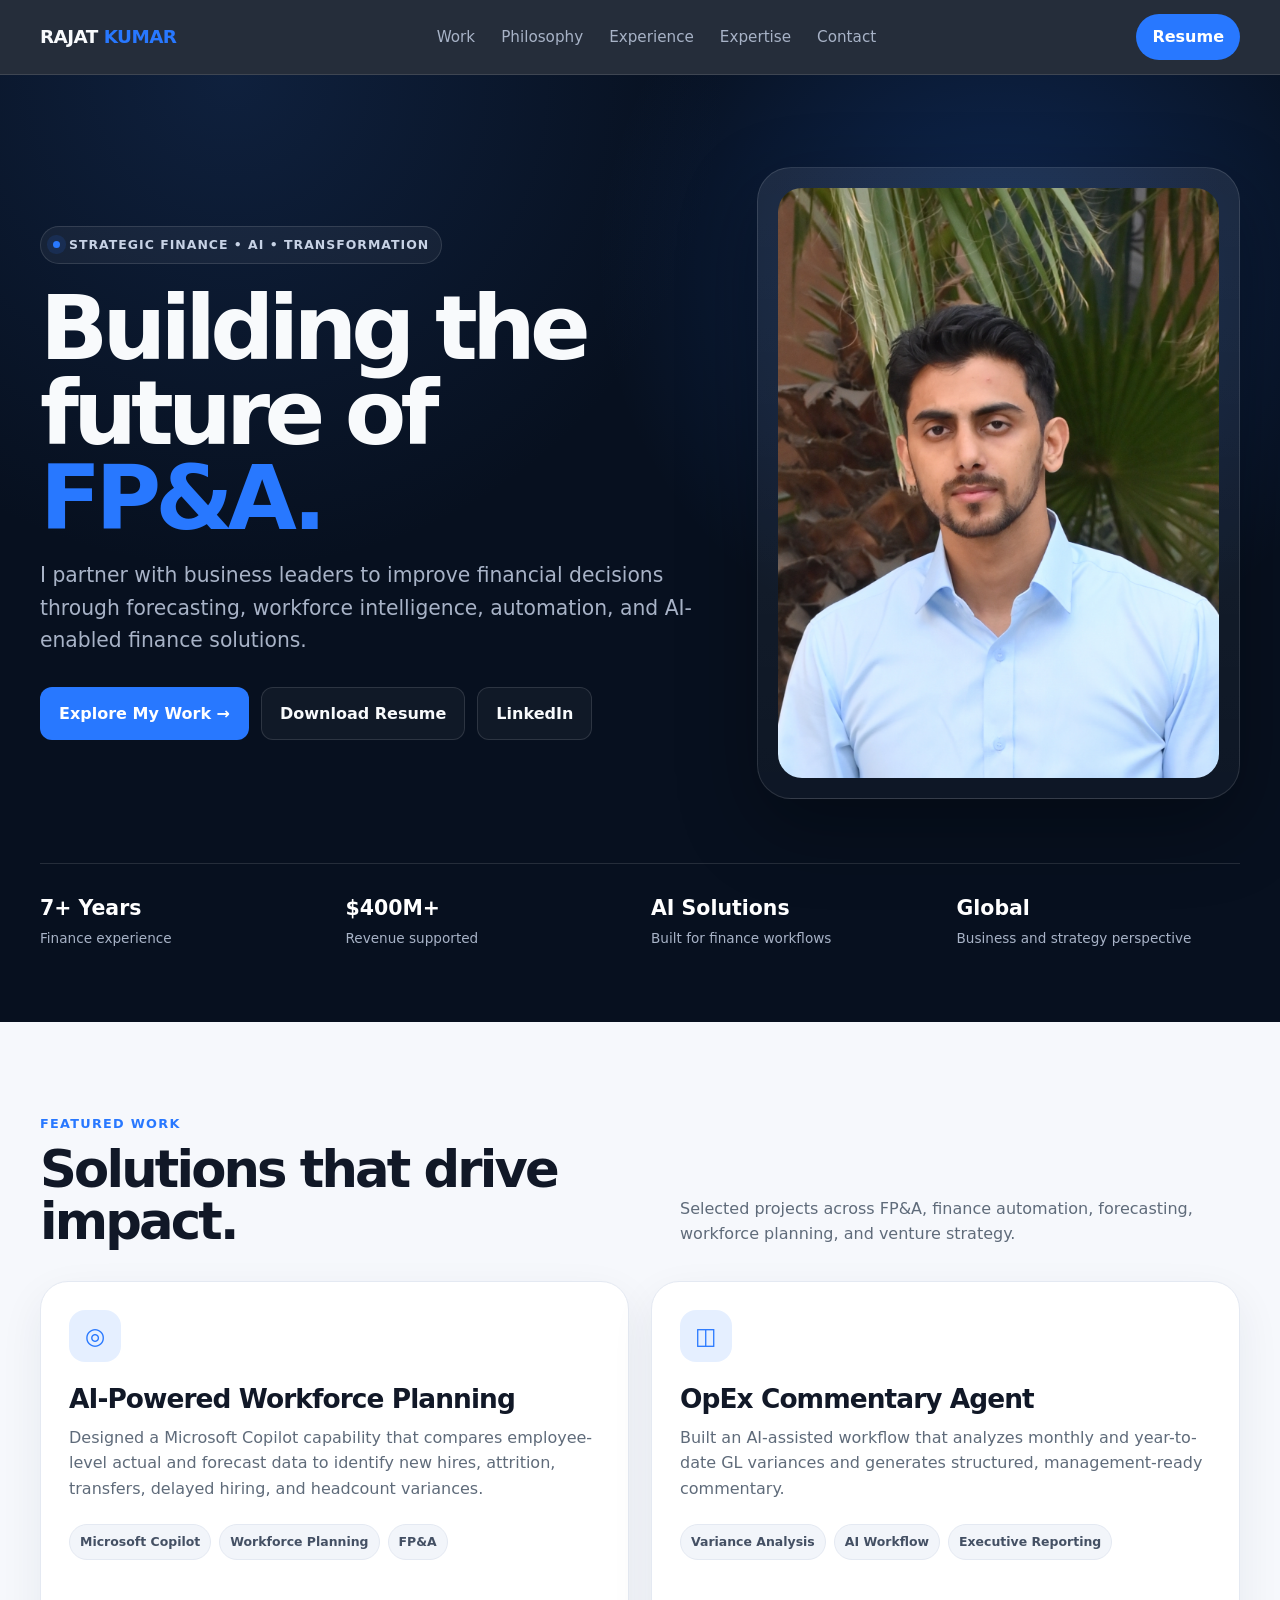
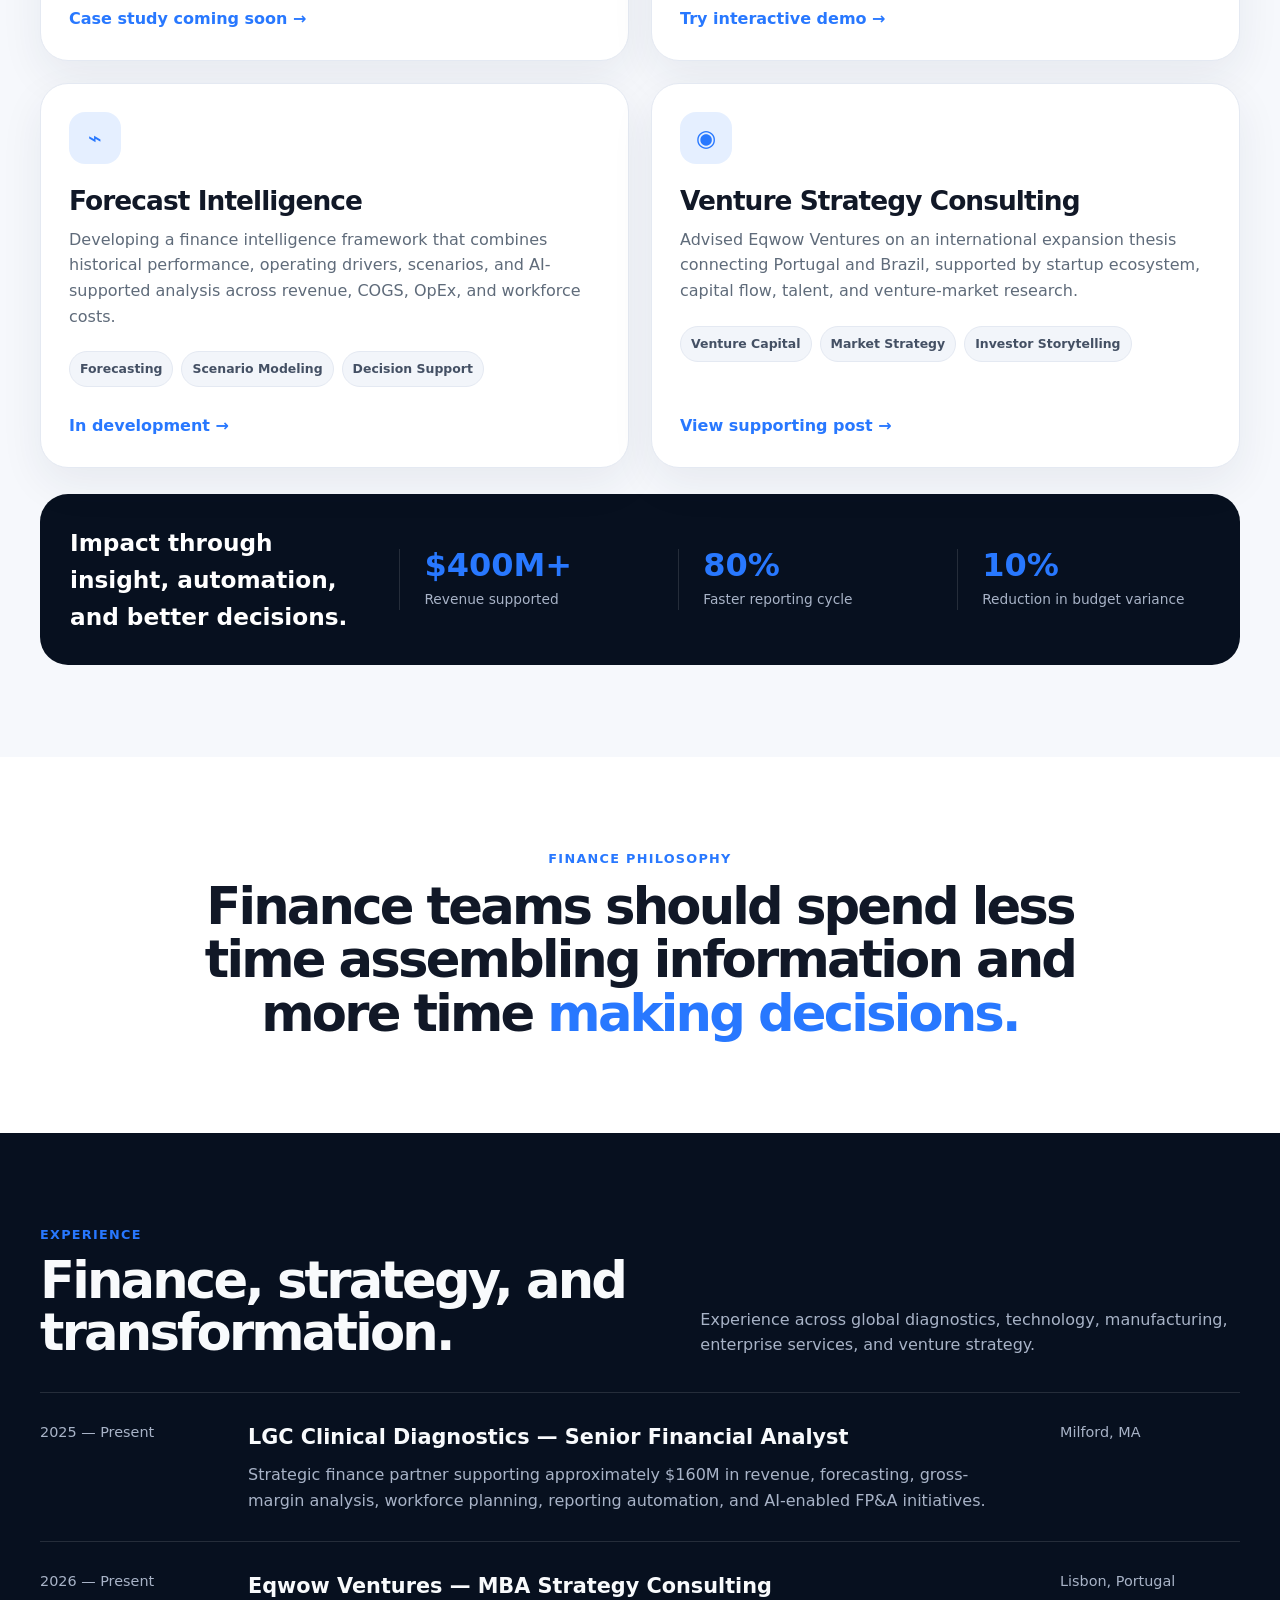
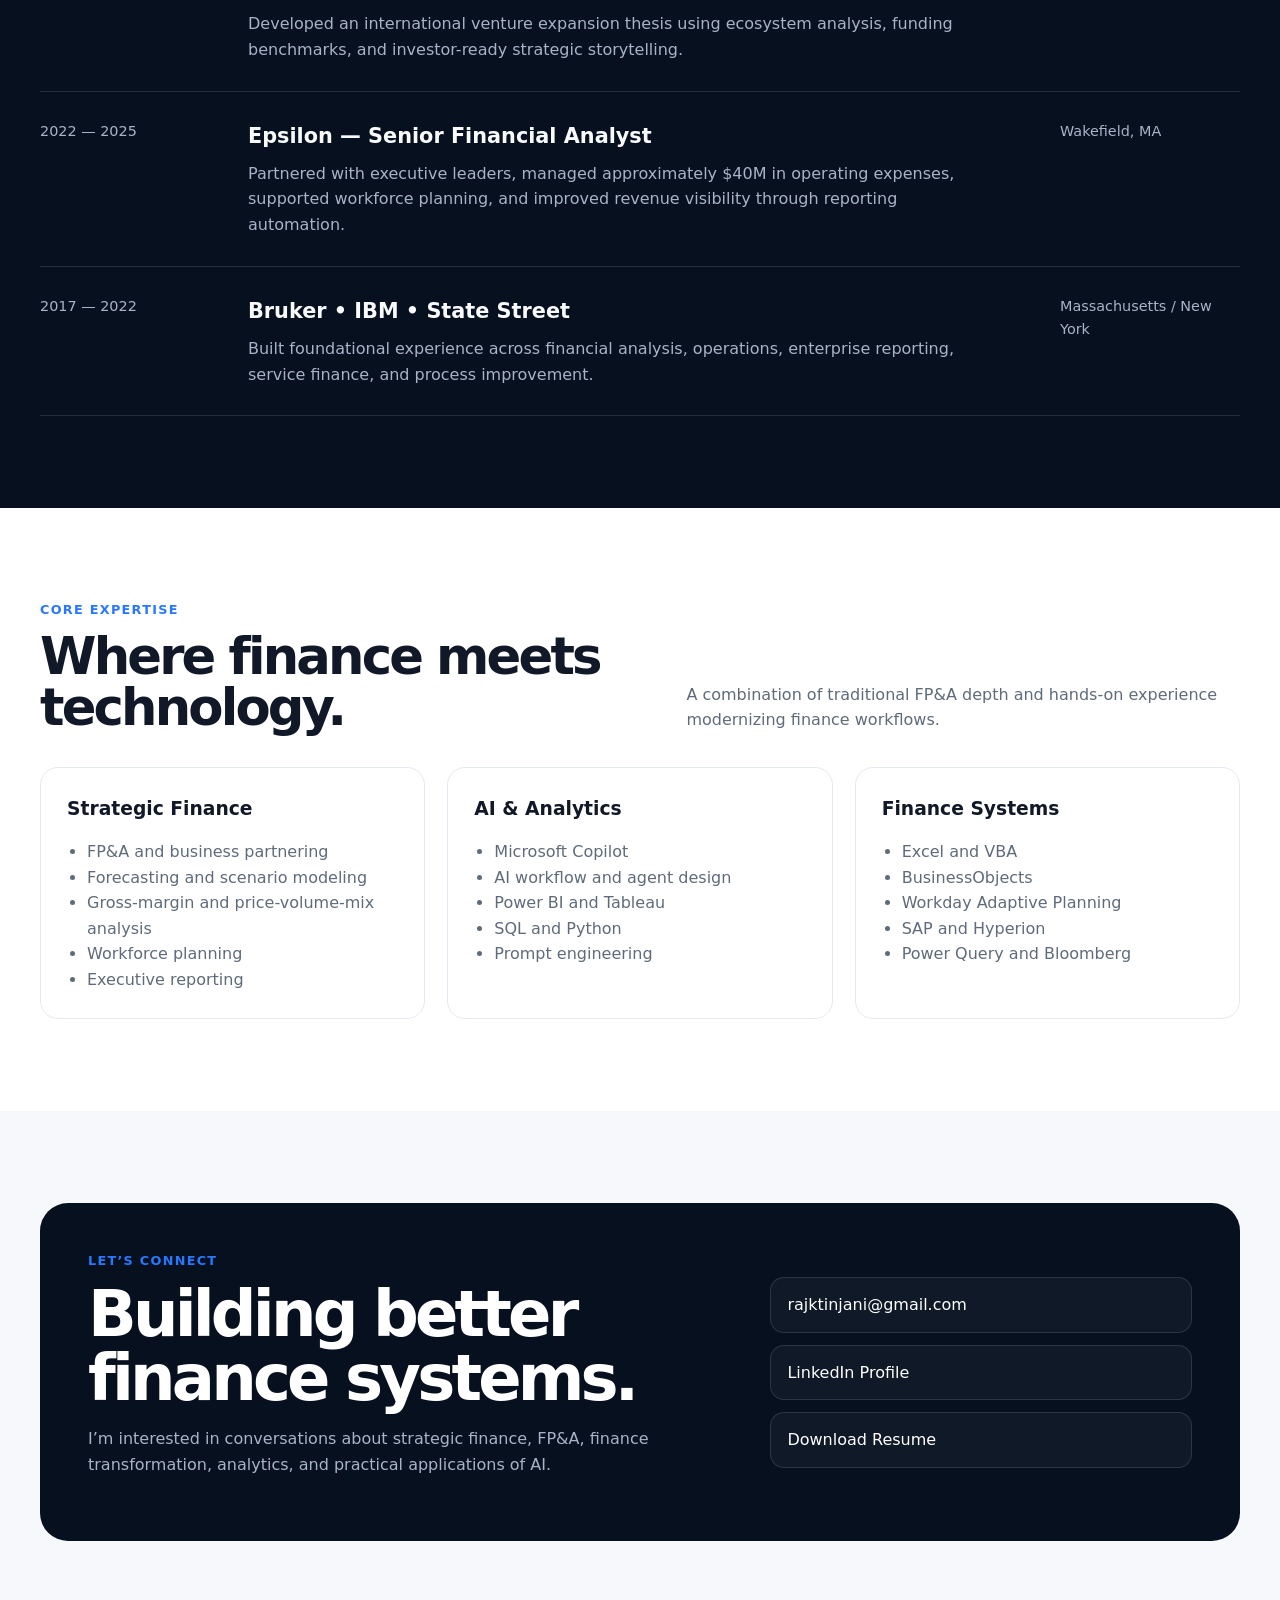
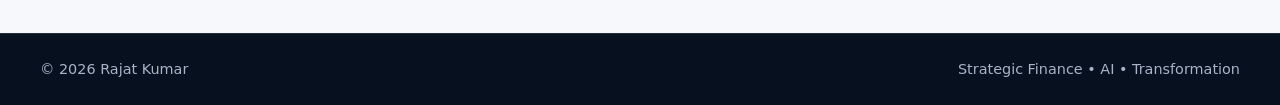
==== commit f1b13e31: "Update project link to point to interactive demo" ====
--- a/index.html
+++ b/index.html
@@ -833,9 +833,12 @@
               </div>
             </div>
 
-            <a class="project-link" href="#contact">
-              Case study coming soon →
-            </a>
+            <a
+  class="project-link"
+  href="projects/opex-agent.html"
+>
+  Try interactive demo →
+</a>
           </article>
 
           <article class="project-card">
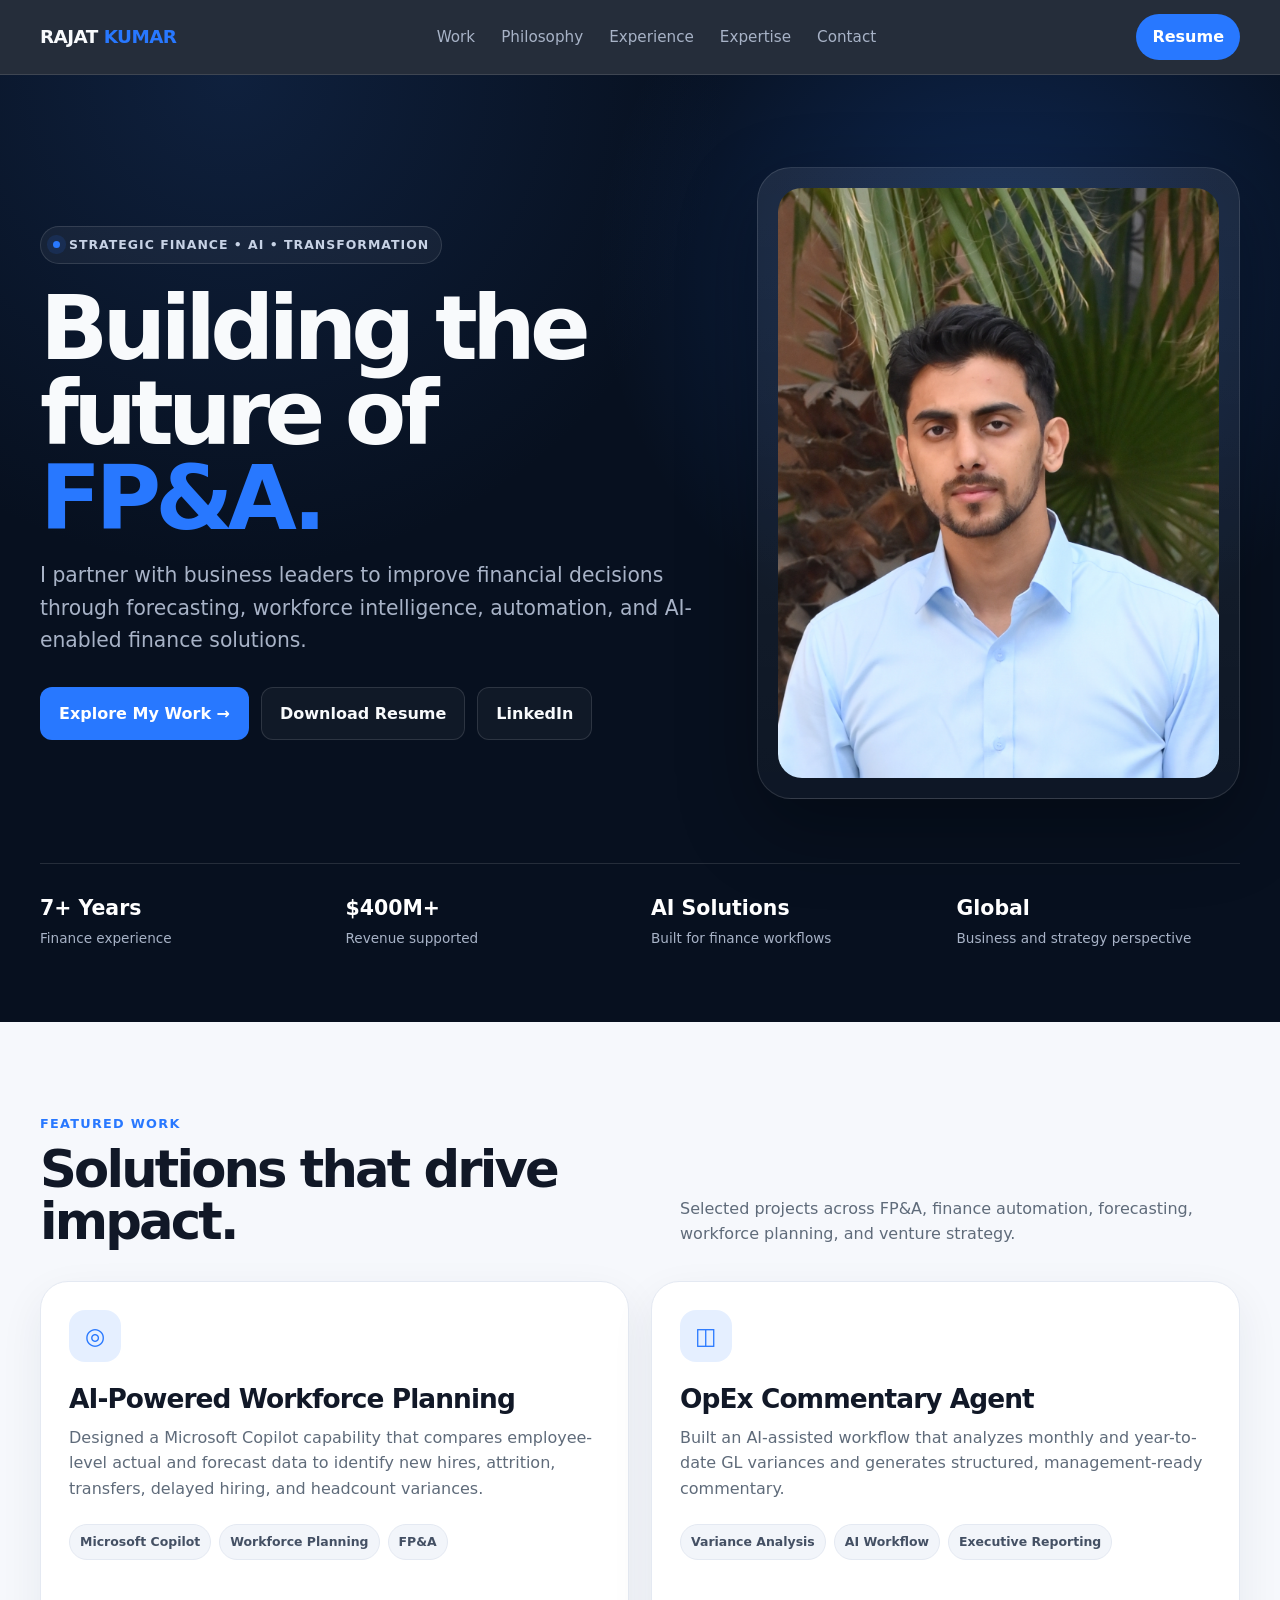
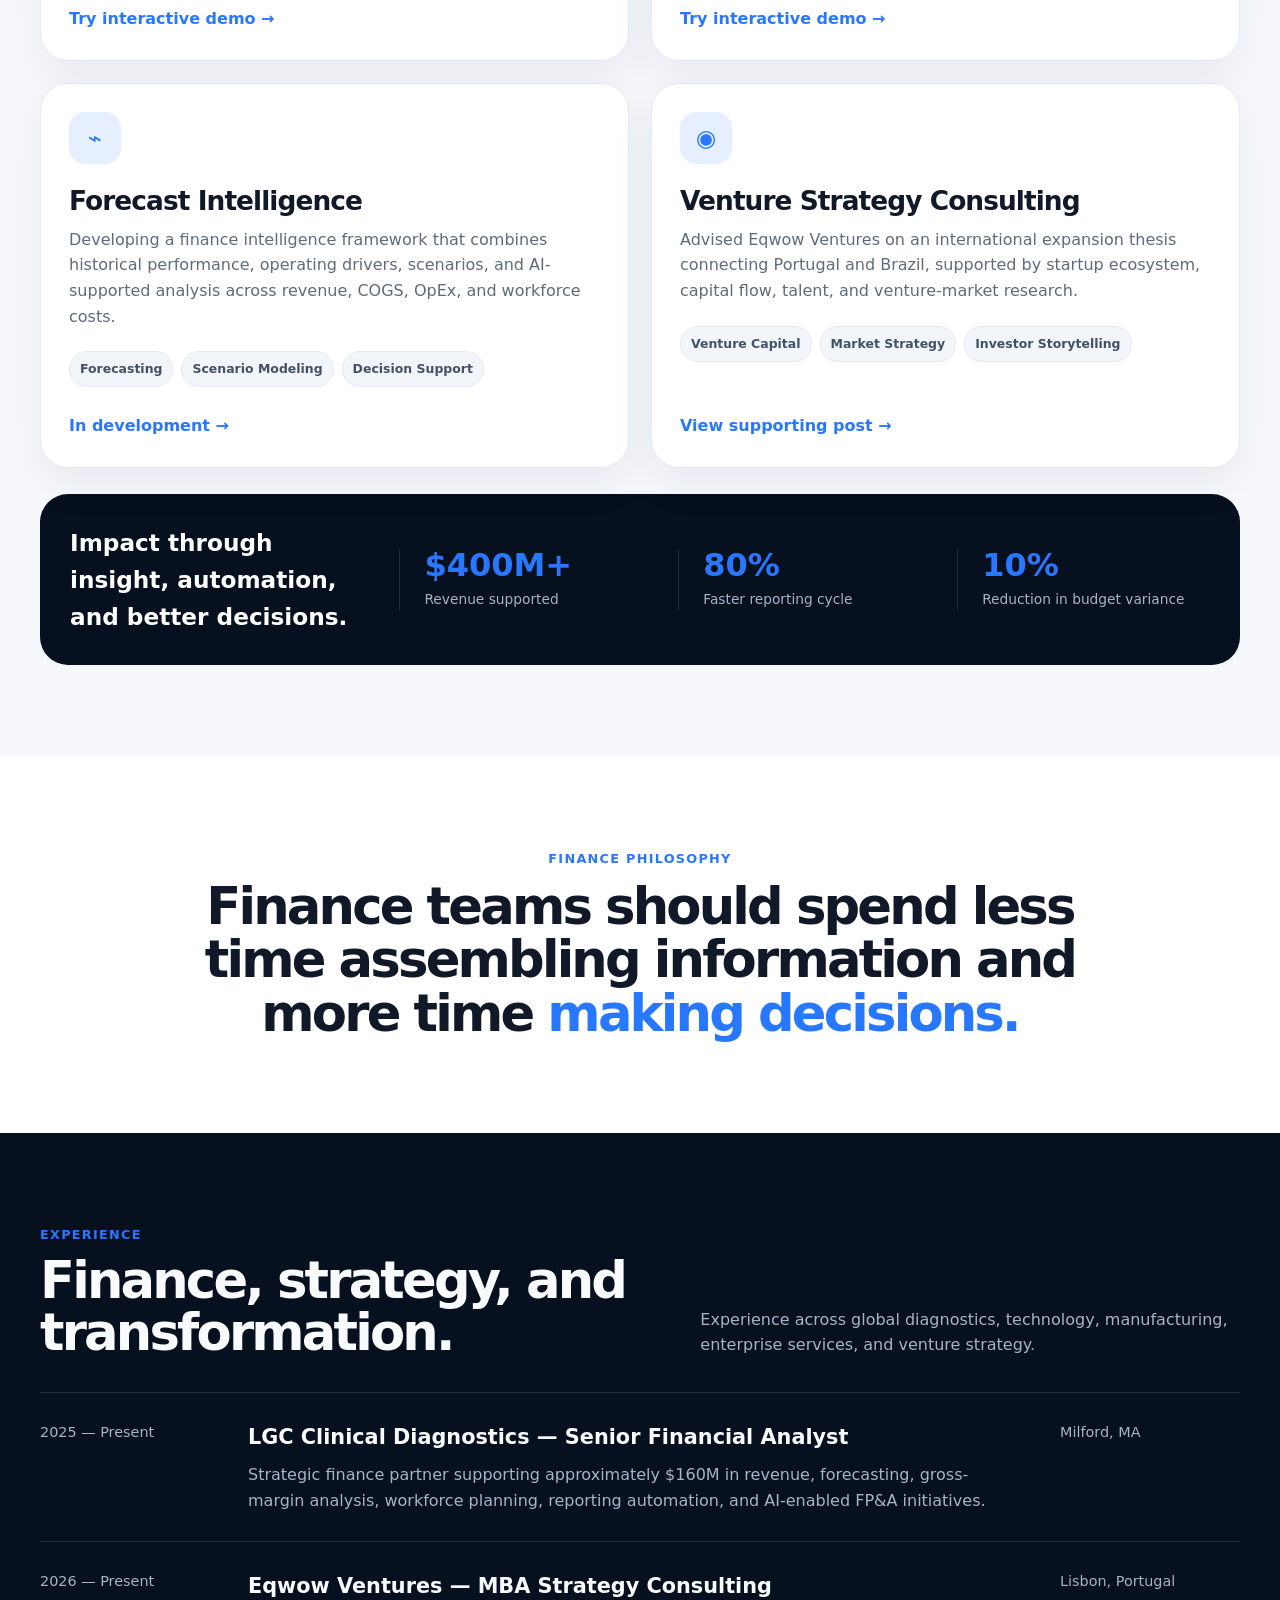
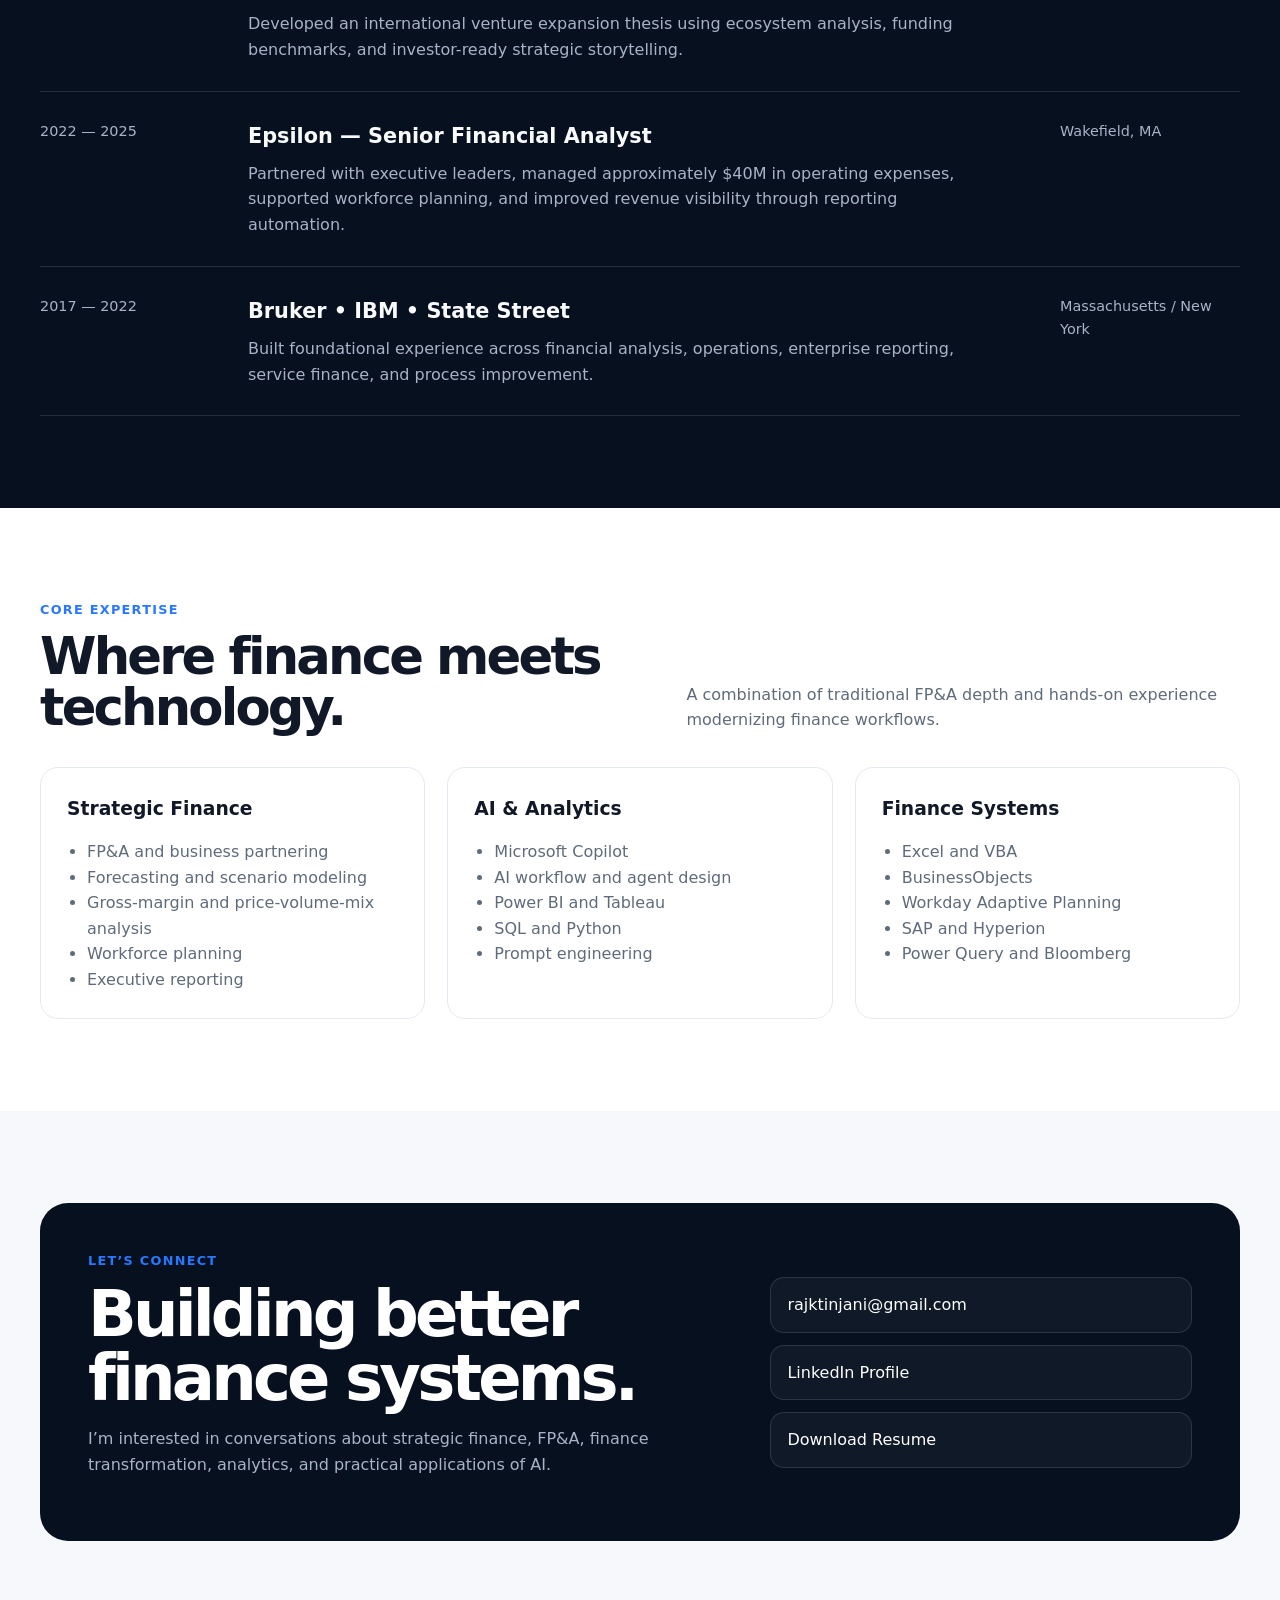
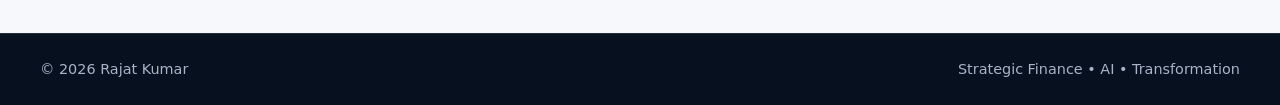
==== commit 63839802: "Update index.html" ====
--- a/index.html
+++ b/index.html
@@ -809,12 +809,18 @@
               </div>
             </div>
 
-            <a class="project-link" href="#contact">
-              Case study coming soon →
-            </a>
+              <a
+  class="project-link"
+  href="projects/workforce-planning.html"
+>
+  Try interactive demo →
+</a>
           </article>
 
-          <article class="project-card">
+          <article
+  class="project-card clickable-card"
+  data-href="projects/opex-agent.html"
+>
             <div>
               <div class="project-icon">◫</div>
 
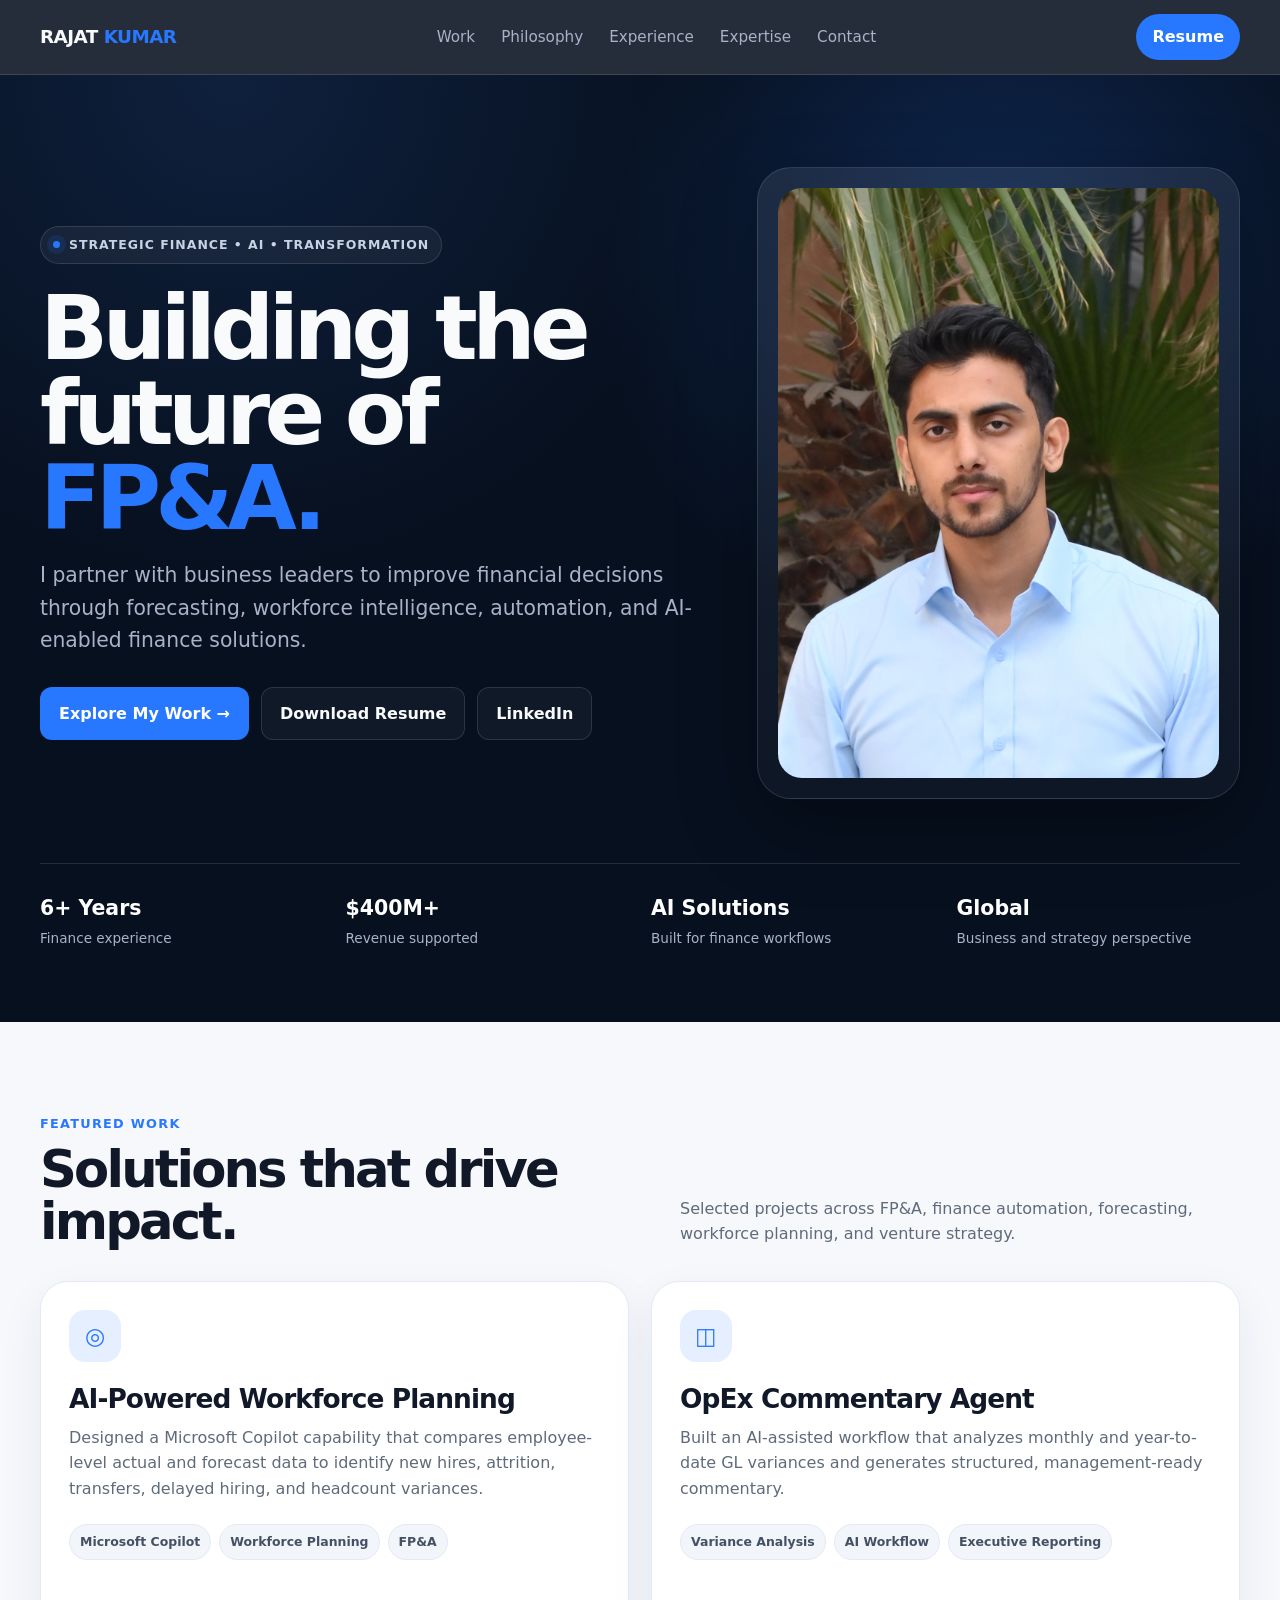
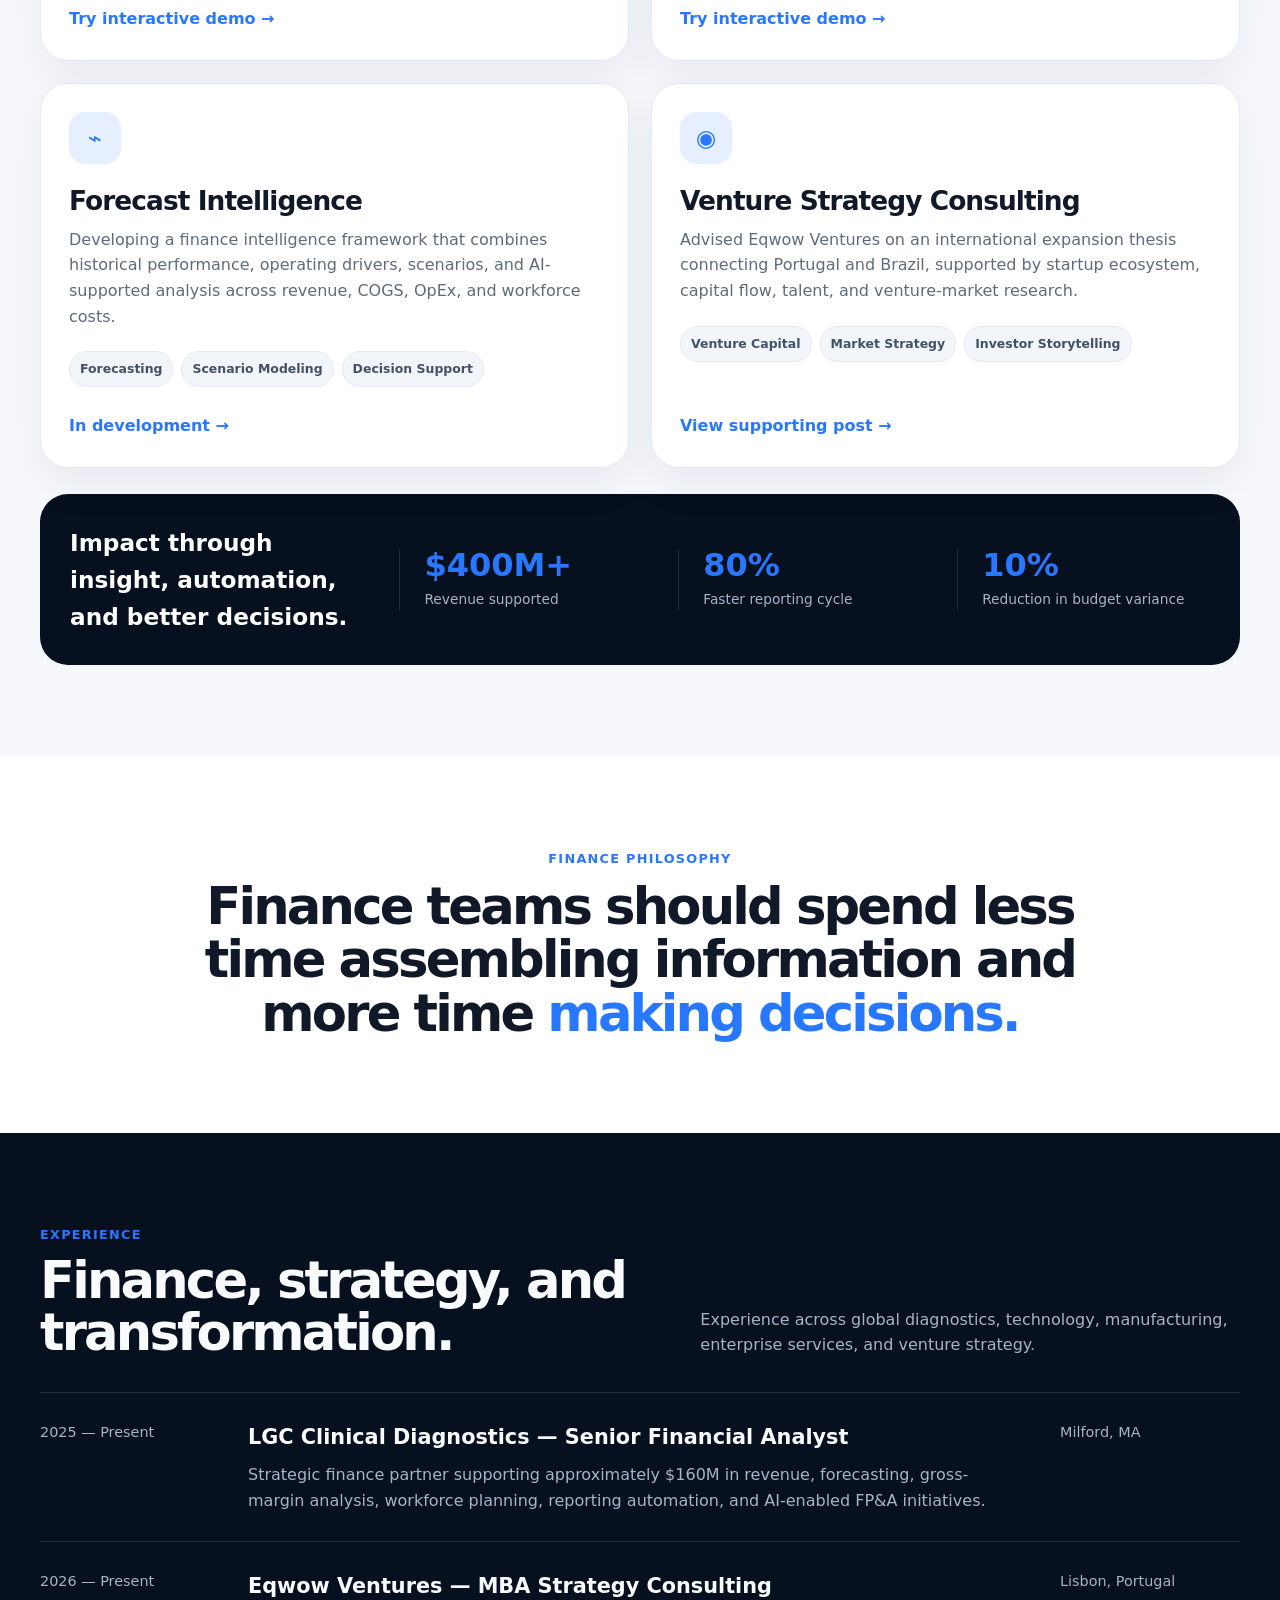
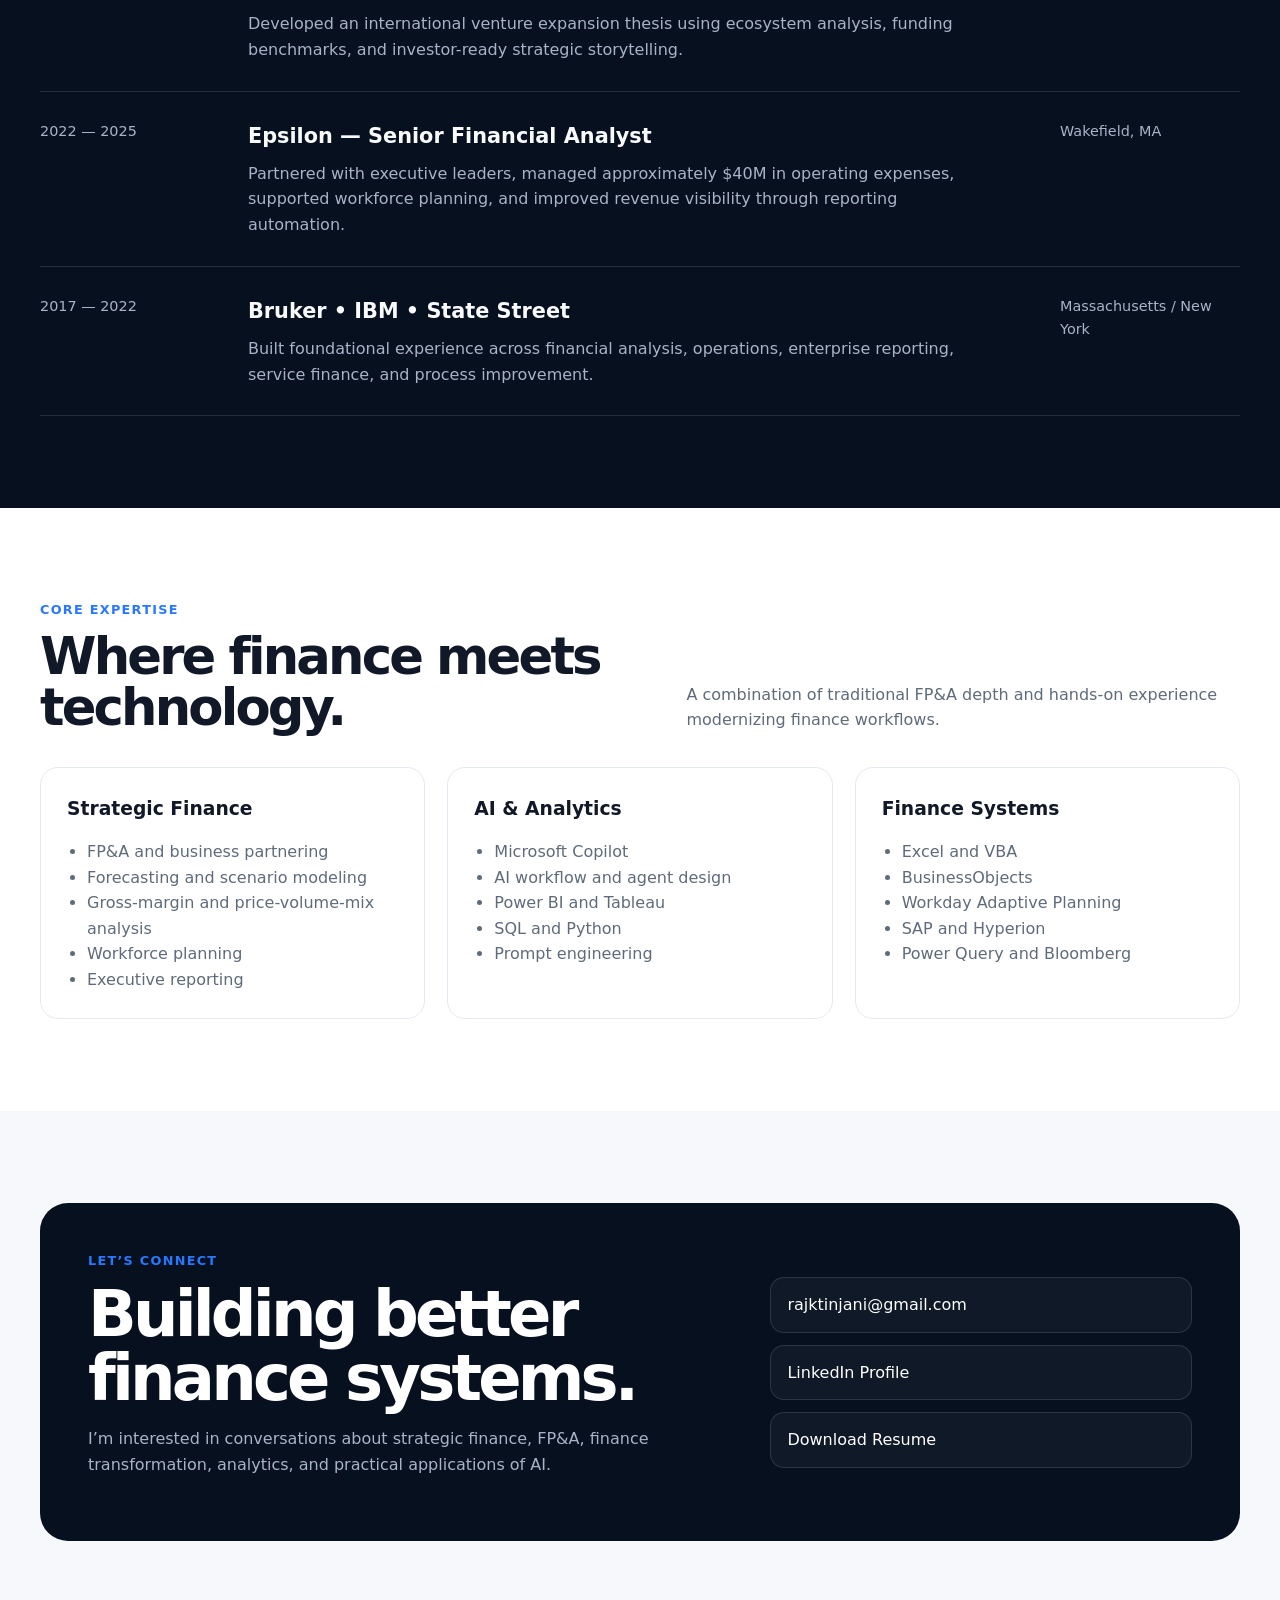
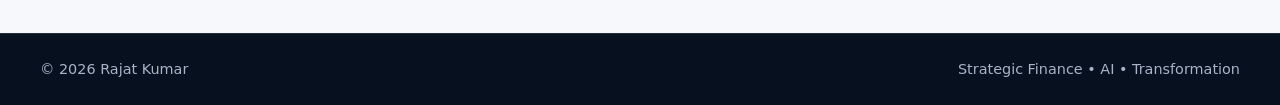
==== commit 626f49e5: "Update index.html" ====
--- a/index.html
+++ b/index.html
@@ -750,7 +750,7 @@
 
         <div class="metrics">
           <div class="metric">
-            <strong>7+ Years</strong>
+            <strong>6+ Years</strong>
             <span>Finance experience</span>
           </div>
 
